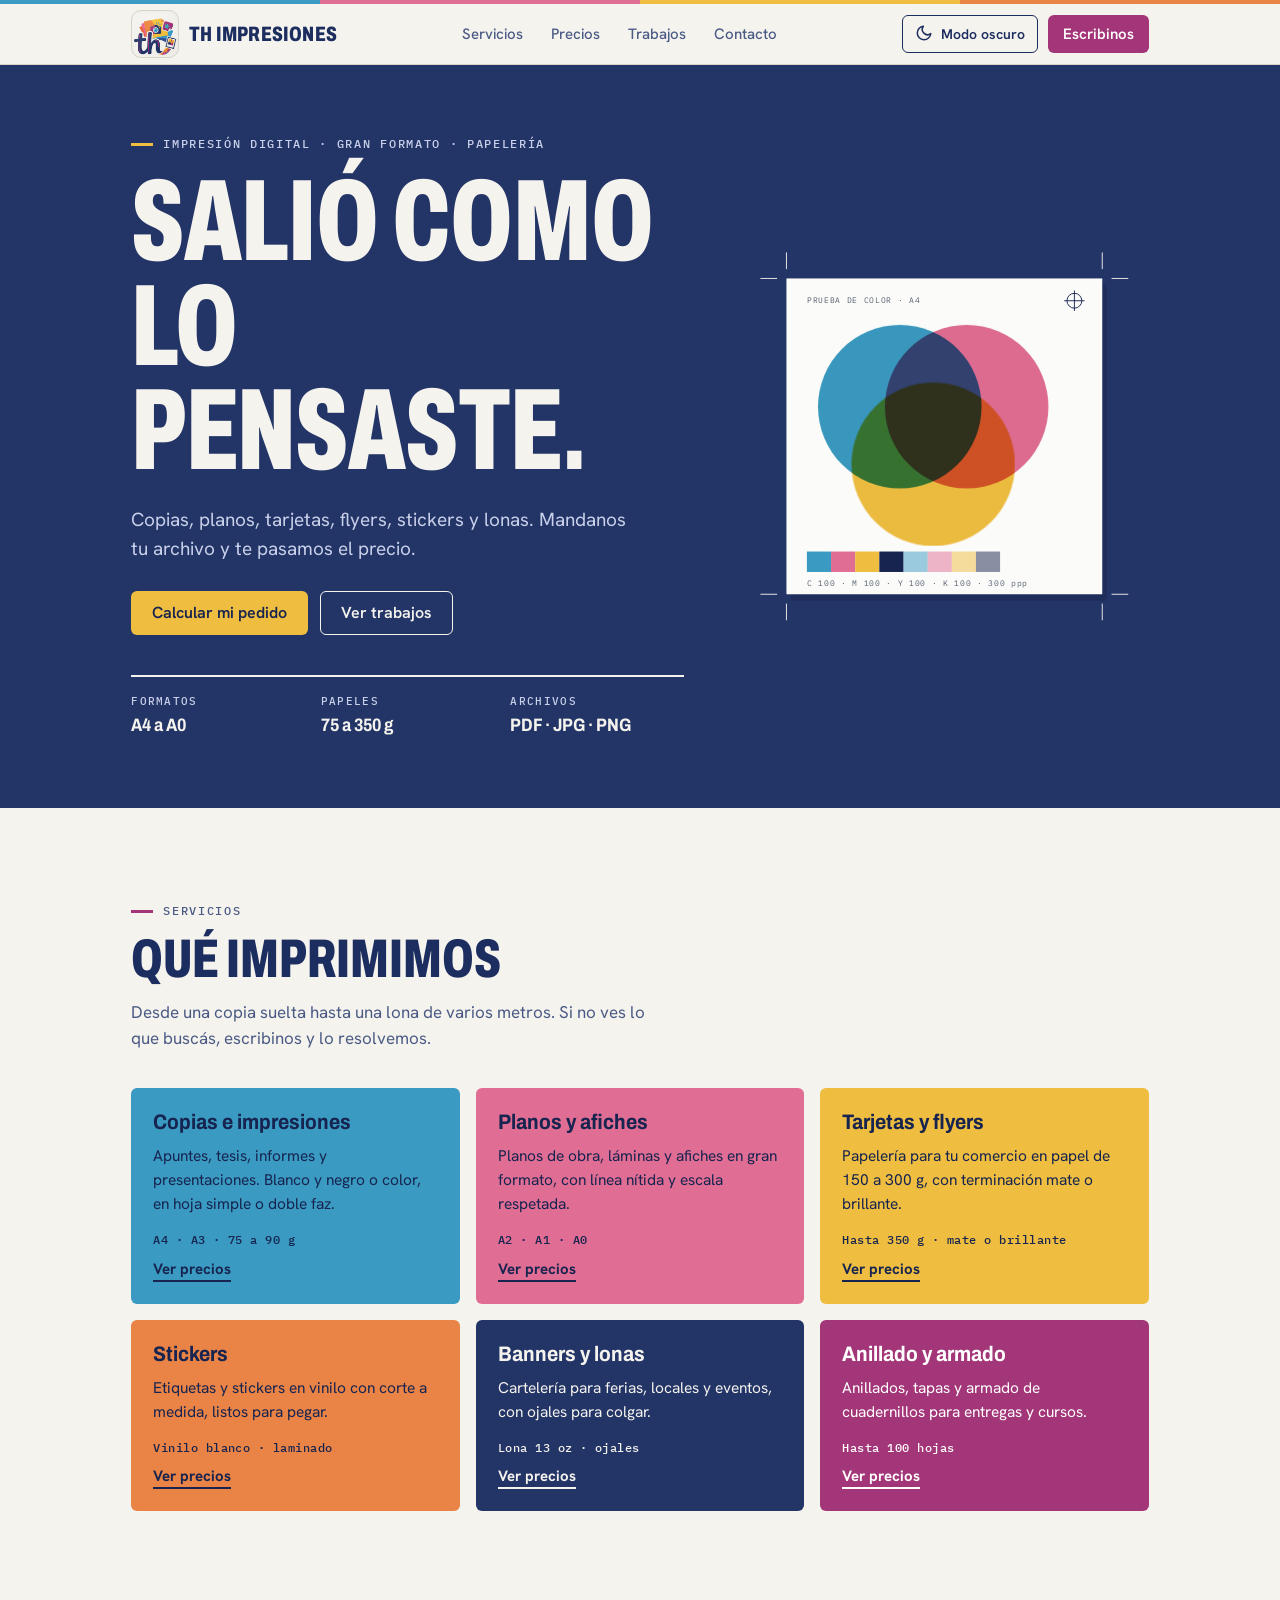
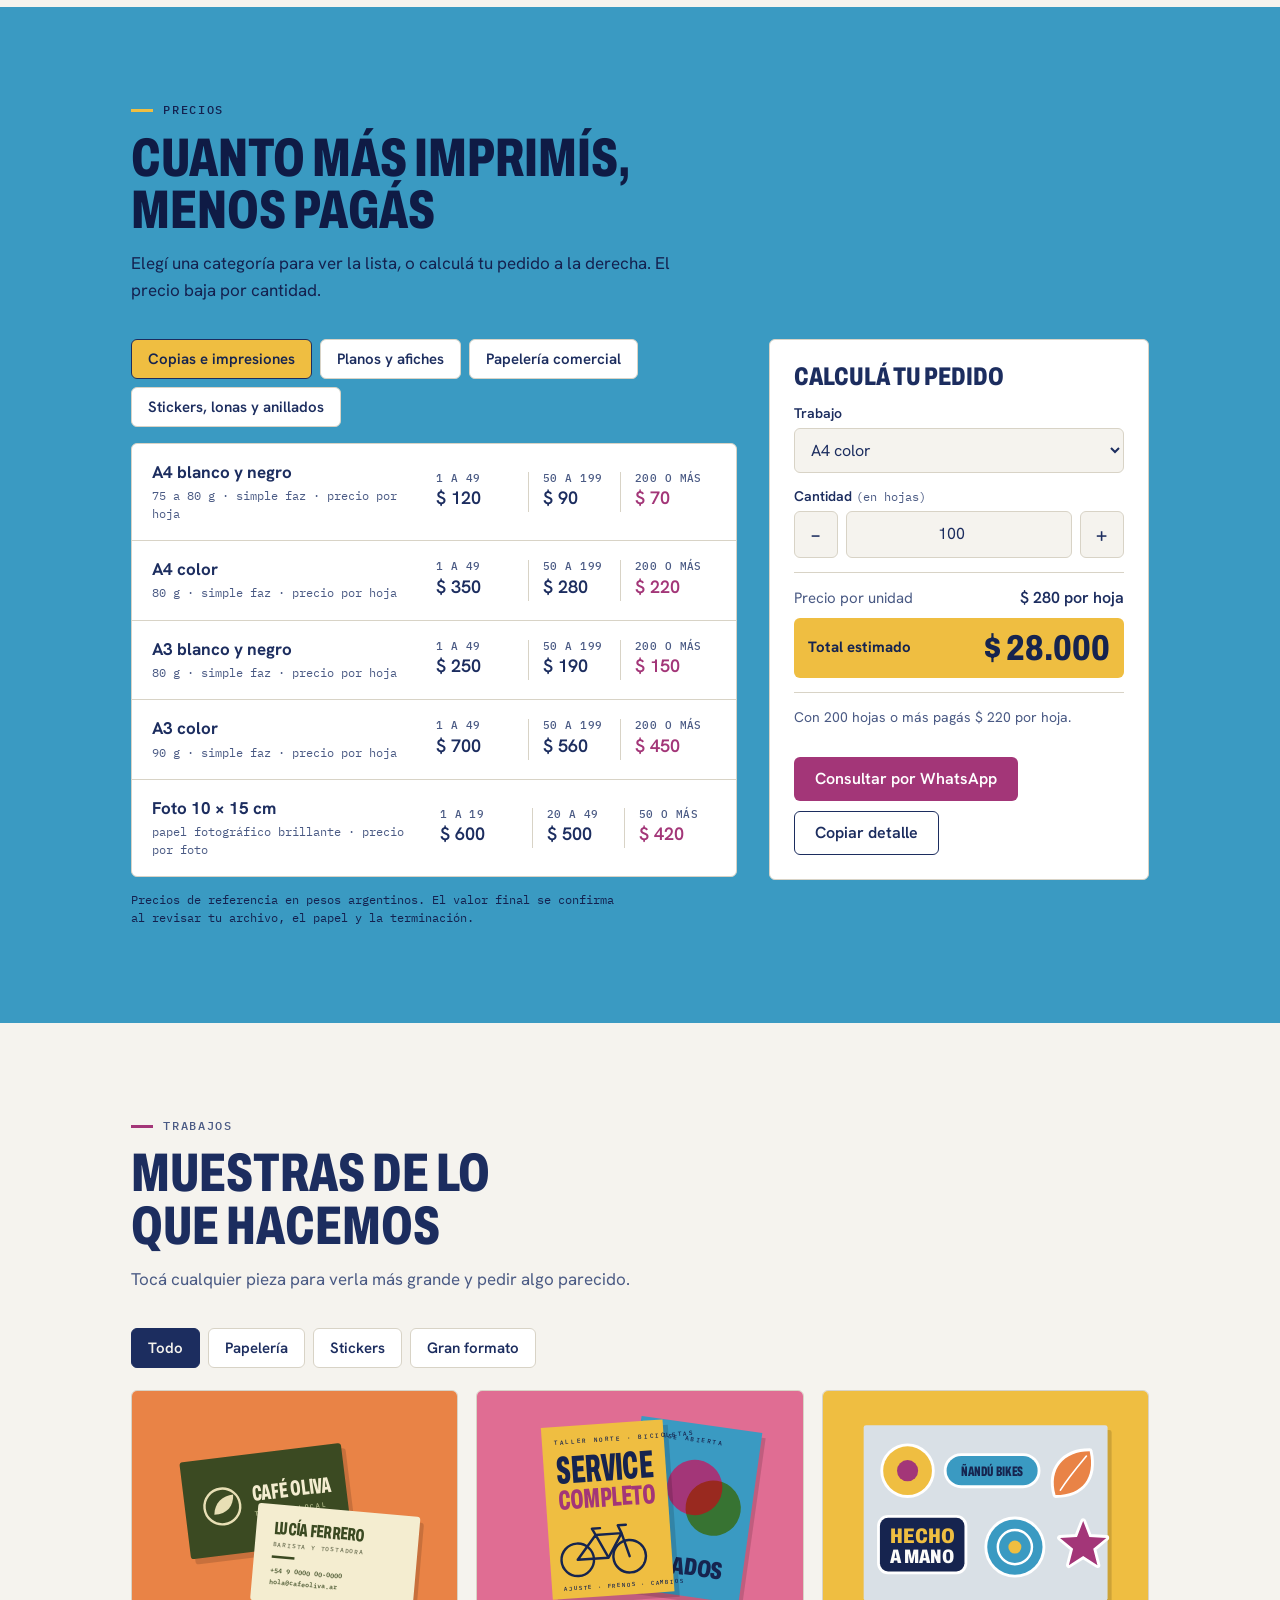
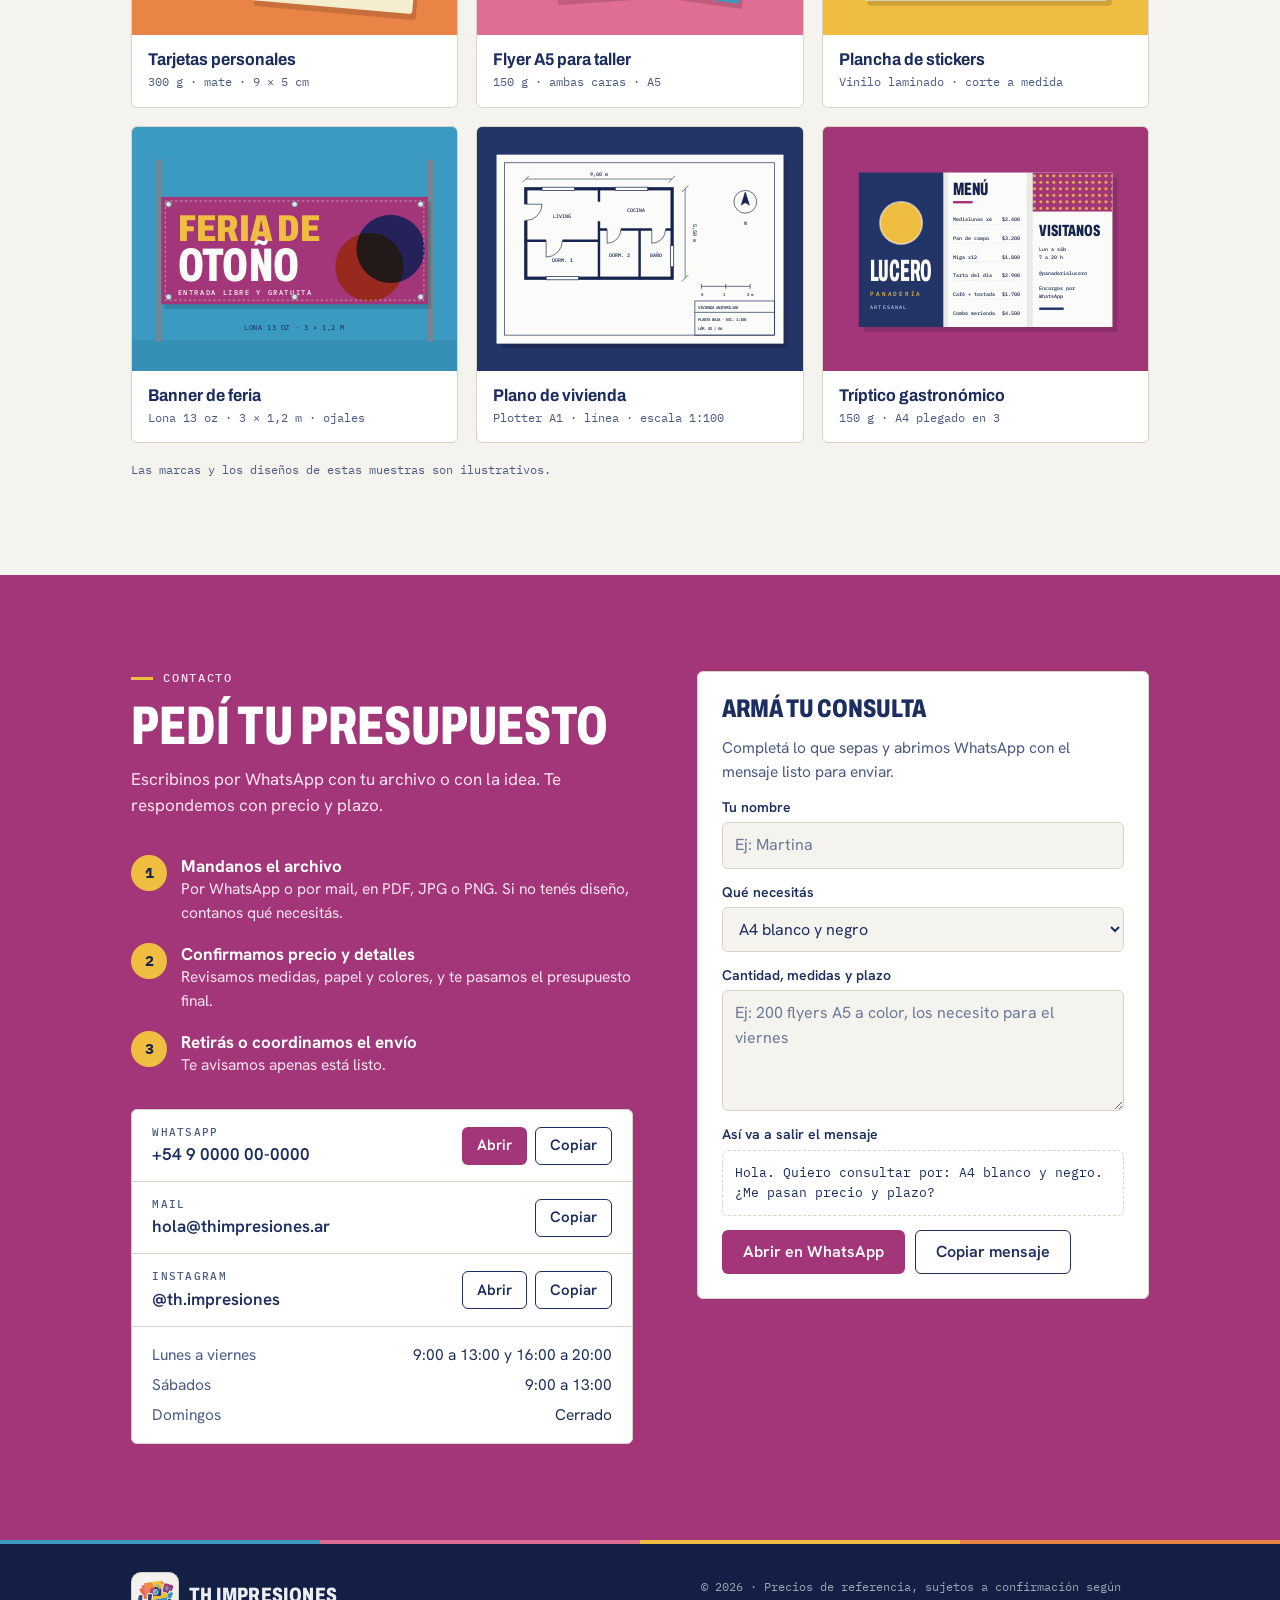
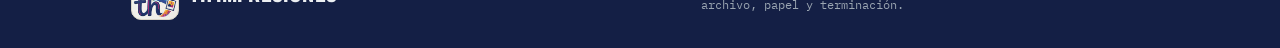
==== th-impresiones/index.html @ 5957c3e9 "primer commit" ====
<!doctype html>
<html>
<head>
<meta charset="utf8">
<meta name="viewport" content="width=device-width,initial-scale=1,viewport-fit=cover">
<title>TH Impresiones</title>
<link rel="preconnect" href="https://fonts.googleapis.com">
<link rel="preconnect" href="https://fonts.gstatic.com" crossorigin>
<link rel="stylesheet" href="https://fonts.googleapis.com/css2?family=Archivo:wdth,wght@62..125,100..900&family=Hanken+Grotesk:wght@400;500;600;700&family=IBM+Plex+Mono:wght@400;500&display=swap">
<link rel="stylesheet" href="css/tokens.css">
<link rel="stylesheet" href="css/base.css">
<link rel="stylesheet" href="css/secciones.css">
</head>
<body>

<header class="site-header">
  <div class="cmyk-bar" aria-hidden="true"><i></i><i></i><i></i><i></i></div>
  <div class="wrap head-in">
    <a class="brand" href="#inicio" aria-label="TH Impresiones, inicio">
      <span class="brand-mark" role="img" aria-label="Logo de TH Impresiones"></span>
      <span data-cfg="nombre">TH Impresiones</span>
    </a>
    <nav class="nav" aria-label="Secciones">
      <a href="#servicios">Servicios</a>
      <a href="#precios">Precios</a>
      <a href="#trabajos">Trabajos</a>
      <a href="#contacto">Contacto</a>
    </nav>
    <div class="head-act">
      <button class="tema" type="button" id="tema" aria-label="Cambiar tema"><span id="tema-ico" aria-hidden="true"></span><span class="tema-txt" id="tema-txt"></span></button>
      <a class="btn btn-primary btn-sm js-wa" target="_blank" rel="noopener" href="#contacto">Escribinos</a>
    </div>
  </div>
</header>

<main id="inicio">
  <section class="hero band band-hero">
    <div class="wrap hero-grid">
      <div>
        <p class="eyebrow">Impresión digital · Gran formato · Papelería</p>
        <h1><span>Salió como</span><span>lo pensaste.</span></h1>
        <p class="lead">Copias, planos, tarjetas, flyers, stickers y lonas. Mandanos tu archivo y te pasamos el precio.</p>
        <div class="cta-row">
          <a class="btn btn-primary" href="#precios">Calcular mi pedido</a>
          <a class="btn btn-ghost" href="#trabajos">Ver trabajos</a>
        </div>
        <dl class="facts">
          <div><dt>Formatos</dt><dd>A4 a A0</dd></div>
          <div><dt>Papeles</dt><dd>75 a 350 g</dd></div>
          <div><dt>Archivos</dt><dd>PDF · JPG · PNG</dd></div>
        </dl>
      </div>

      <svg class="sheet" viewBox="0 0 440 440" role="img" aria-label="Hoja de prueba de color con tres círculos cian, magenta y amarillo superpuestos, marcas de corte y una barra de color">
        <rect x="55" y="57" width="340" height="340" fill="#000" opacity=".12"/>
        <rect class="paper" x="50" y="50" width="340" height="340"/>
        <g class="cm">
          <path d="M22 50H40M50 22V40"/><path d="M400 50H418M390 22V40"/>
          <path d="M22 390H40M50 400V418"/><path d="M400 390H418M390 400V418"/>
        </g>
        <circle class="plate plate-c" cx="172" cy="188" r="88"/>
        <circle class="plate plate-m" cx="244" cy="188" r="88"/>
        <circle class="plate plate-y" cx="208" cy="250" r="88"/>
        <text class="pm" x="72" y="76">PRUEBA DE COLOR · A4</text>
        <g class="reg"><circle cx="360" cy="74" r="8"/><path d="M349 74H371M360 63V85"/></g>
        <g>
          <rect x="72" y="344" width="26" height="22" fill="#3A9AC2"/>
          <rect x="98" y="344" width="26" height="22" fill="#E06D93"/>
          <rect x="124" y="344" width="26" height="22" fill="#EFBE41"/>
          <rect x="150" y="344" width="26" height="22" fill="#16244F"/>
          <rect x="176" y="344" width="26" height="22" fill="#3A9AC2" fill-opacity=".5"/>
          <rect x="202" y="344" width="26" height="22" fill="#E06D93" fill-opacity=".5"/>
          <rect x="228" y="344" width="26" height="22" fill="#EFBE41" fill-opacity=".5"/>
          <rect x="254" y="344" width="26" height="22" fill="#16244F" fill-opacity=".5"/>
        </g>
        <text class="pm" x="72" y="381">C 100 · M 100 · Y 100 · K 100 · 300 ppp</text>
      </svg>
    </div>
  </section>

  <section id="servicios" class="sec">
    <div class="wrap">
      <div class="sec-head">
        <p class="eyebrow">Servicios</p>
        <h2>Qué imprimimos</h2>
        <p class="sec-lead">Desde una copia suelta hasta una lona de varios metros. Si no ves lo que buscás, escribinos y lo resolvemos.</p>
      </div>
      <ul class="servicios">
        <li class="serv">
          <h3>Copias e impresiones</h3>
          <p>Apuntes, tesis, informes y presentaciones. Blanco y negro o color, en hoja simple o doble faz.</p>
          <p class="spec">A4 · A3 · 75 a 90 g</p>
          <a href="#precios" data-cat="oficina">Ver precios</a>
        </li>
        <li class="serv">
          <h3>Planos y afiches</h3>
          <p>Planos de obra, láminas y afiches en gran formato, con línea nítida y escala respetada.</p>
          <p class="spec">A2 · A1 · A0</p>
          <a href="#precios" data-cat="planos">Ver precios</a>
        </li>
        <li class="serv">
          <h3>Tarjetas y flyers</h3>
          <p>Papelería para tu comercio en papel de 150 a 300 g, con terminación mate o brillante.</p>
          <p class="spec">Hasta 350 g · mate o brillante</p>
          <a href="#precios" data-cat="comercial">Ver precios</a>
        </li>
        <li class="serv">
          <h3>Stickers</h3>
          <p>Etiquetas y stickers en vinilo con corte a medida, listos para pegar.</p>
          <p class="spec">Vinilo blanco · laminado</p>
          <a href="#precios" data-cat="especiales">Ver precios</a>
        </li>
        <li class="serv">
          <h3>Banners y lonas</h3>
          <p>Cartelería para ferias, locales y eventos, con ojales para colgar.</p>
          <p class="spec">Lona 13 oz · ojales</p>
          <a href="#precios" data-cat="especiales">Ver precios</a>
        </li>
        <li class="serv">
          <h3>Anillado y armado</h3>
          <p>Anillados, tapas y armado de cuadernillos para entregas y cursos.</p>
          <p class="spec">Hasta 100 hojas</p>
          <a href="#precios" data-cat="especiales">Ver precios</a>
        </li>
      </ul>
    </div>
  </section>

  <section id="precios" class="sec band band-cyan">
    <div class="wrap">
      <div class="sec-head">
        <p class="eyebrow">Precios</p>
        <h2>Cuanto más imprimís, menos pagás</h2>
        <p class="sec-lead">Elegí una categoría para ver la lista, o calculá tu pedido a la derecha. El precio baja por cantidad.</p>
      </div>
      <div class="precios-grid">
        <div>
          <div class="tabs" id="tabs" role="group" aria-label="Categorías de precios"></div>
          <ul class="lista" id="lista"></ul>
          <p class="nota">Precios de referencia en pesos argentinos. El valor final se confirma al revisar tu archivo, el papel y la terminación.</p>
        </div>
        <aside class="calc" aria-labelledby="calc-t">
          <h3 id="calc-t">Calculá tu pedido</h3>
          <div class="field">
            <label for="calc-item">Trabajo</label>
            <select id="calc-item"></select>
          </div>
          <div class="field">
            <label for="calc-qty">Cantidad <span class="mono" id="calc-unit"></span></label>
            <div class="qty">
              <button type="button" id="qty-minus" aria-label="Restar uno">−</button>
              <input id="calc-qty" type="number" inputmode="numeric" min="1" max="9999" value="100">
              <button type="button" id="qty-plus" aria-label="Sumar uno">+</button>
            </div>
          </div>
          <dl class="calc-out">
            <div><dt>Precio por unidad</dt><dd id="calc-unitprice"></dd></div>
            <div class="total"><dt>Total estimado</dt><dd id="calc-total"></dd></div>
          </dl>
          <p class="hint" id="calc-hint" aria-live="polite"></p>
          <div class="calc-actions">
            <a class="btn btn-primary" id="calc-wa" target="_blank" rel="noopener" href="#contacto">Consultar por WhatsApp</a>
            <button class="btn btn-ghost" type="button" id="calc-copy">Copiar detalle</button>
          </div>
        </aside>
      </div>
    </div>
  </section>

  <section id="trabajos" class="sec">
    <div class="wrap">
      <div class="sec-head">
        <p class="eyebrow">Trabajos</p>
        <h2>Muestras de lo que hacemos</h2>
        <p class="sec-lead">Tocá cualquier pieza para verla más grande y pedir algo parecido.</p>
      </div>
      <div class="filtros" role="group" aria-label="Filtrar trabajos">
        <button class="tab filtro" type="button" data-f="todo" aria-pressed="true">Todo</button>
        <button class="tab filtro" type="button" data-f="papeleria" aria-pressed="false" style="--tab-c:#E98346;--tab-c-fg:#16244F">Papelería</button>
        <button class="tab filtro" type="button" data-f="stickers" aria-pressed="false" style="--tab-c:#EFBE41;--tab-c-fg:#16244F">Stickers</button>
        <button class="tab filtro" type="button" data-f="gran-formato" aria-pressed="false" style="--tab-c:#3A9AC2;--tab-c-fg:#16244F">Gran formato</button>
      </div>

      <ul class="galeria" id="galeria">

        <li data-cat="papeleria">
          <button class="work" type="button" data-title="Tarjetas personales" data-spec="300 g · mate · 9 × 5 cm · ambas caras" data-desc="Tarjeta de frente con logo y dorso con datos de contacto, en papel de 300 g con terminación mate.">
            <span class="work-art">
              <svg viewBox="0 0 400 300" role="img" aria-label="Dos tarjetas personales de un café, una verde oliva con logo y otra clara con datos de contacto">
                <g transform="rotate(-7 160 130)">
                  <rect class="shadow" x="69" y="83" width="200" height="120" rx="4"/>
                  <rect x="64" y="76" width="200" height="120" rx="4" fill="#3B4A22"/>
                  <circle cx="110" cy="136" r="22" fill="none" stroke="#E8DFB5" stroke-width="3"/>
                  <path d="M99 145c2-15 13-22 26-22-1 14-10 23-26 22z" fill="#E8DFB5"/>
                  <text class="sd" x="148" y="134" font-size="27" fill="#F4EDD0" textLength="98" lengthAdjust="spacingAndGlyphs">CAFÉ OLIVA</text>
                  <text class="sm" x="148" y="152" font-size="8" letter-spacing="2" fill="#B9C08F">TOSTADO LOCAL</text>
                </g>
                <g transform="rotate(5 250 206)">
                  <rect class="shadow" x="155" y="153" width="200" height="120" rx="4"/>
                  <rect x="150" y="146" width="200" height="120" rx="4" fill="#F4EDD0"/>
                  <text class="sd" x="172" y="182" font-size="22" fill="#3B4A22" textLength="112" lengthAdjust="spacingAndGlyphs">LUCÍA FERRERO</text>
                  <text class="sm" x="172" y="198" font-size="7.5" letter-spacing="1" fill="#6B6F52">BARISTA Y TOSTADORA</text>
                  <rect x="172" y="209" width="28" height="3" fill="#3B4A22"/>
                  <text class="sm" x="172" y="230" font-size="8" fill="#3B4A22">+54 9 0000 00-0000</text>
                  <text class="sm" x="172" y="244" font-size="8" fill="#3B4A22">hola@cafeoliva.ar</text>
                </g>
              </svg>
            </span>
            <span class="work-cap"><span class="work-name">Tarjetas personales</span><span class="work-spec">300 g · mate · 9 × 5 cm</span></span>
          </button>
        </li>

        <li data-cat="papeleria">
          <button class="work" type="button" data-title="Flyer A5 para taller" data-spec="150 g · ambas caras · A5" data-desc="Flyer a dos tintas planas más negro, pensado para repartir en mano y dejar en mostradores.">
            <span class="work-art">
              <svg viewBox="0 0 400 300" role="img" aria-label="Dos flyers: uno amarillo con la palabra service y una bicicleta, otro celeste detrás con círculos">
                <g transform="rotate(8 260 160)">
                  <rect class="shadow" x="190" y="46" width="150" height="212"/>
                  <rect x="185" y="40" width="150" height="212" fill="#3A9AC2"/>
                  <circle cx="262" cy="118" r="34" fill="#A33678"/>
                  <circle cx="288" cy="140" r="34" fill="#EFBE41" style="mix-blend-mode:multiply"/>
                  <text class="sm" x="200" y="62" font-size="7.5" letter-spacing="2" fill="#16244F">CLASE ABIERTA</text>
                  <text class="sd" x="200" y="226" font-size="30" fill="#16244F" textLength="110" lengthAdjust="spacingAndGlyphs">SÁBADOS</text>
                </g>
                <g transform="rotate(-4 160 150)">
                  <rect class="shadow" x="92" y="47" width="150" height="212"/>
                  <rect x="86" y="40" width="150" height="212" fill="#EFBE41"/>
                  <text class="sm" x="101" y="62" font-size="7.5" letter-spacing="2" fill="#16244F">TALLER NORTE · BICICLETAS</text>
                  <text class="sd" x="101" y="110" font-size="48" fill="#16244F" textLength="120" lengthAdjust="spacingAndGlyphs">SERVICE</text>
                  <text class="sd" x="101" y="142" font-size="34" fill="#A33678" textLength="120" lengthAdjust="spacingAndGlyphs">COMPLETO</text>
                  <g fill="none" stroke="#16244F" stroke-width="3" stroke-linecap="round" stroke-linejoin="round">
                    <circle cx="120" cy="205" r="20"/><circle cx="184" cy="205" r="20"/>
                    <path d="M120 205 L144 176 L176 176 L184 205 M144 176 L158 205 L120 205 M158 205 L176 176 M176 176 L172 166 L182 166 M144 176 L140 168 L150 168"/>
                  </g>
                  <text class="sm" x="101" y="242" font-size="7" letter-spacing="1" fill="#16244F">AJUSTE · FRENOS · CAMBIOS</text>
                </g>
              </svg>
            </span>
            <span class="work-cap"><span class="work-name">Flyer A5 para taller</span><span class="work-spec">150 g · ambas caras · A5</span></span>
          </button>
        </li>

        <li data-cat="stickers">
          <button class="work" type="button" data-title="Plancha de stickers" data-spec="Vinilo laminado · corte a medida · A4" data-desc="Stickers de vinilo con corte por contorno, entregados en una plancha lista para despegar.">
            <span class="work-art">
              <svg viewBox="0 0 400 300" role="img" aria-label="Plancha de stickers con un sol, una etiqueta celeste, una hoja verde, un cartel negro, un círculo y una estrella">
                <rect class="shadow" x="55" y="48" width="300" height="216" rx="3"/>
                <rect x="50" y="42" width="300" height="216" rx="3" fill="#D9E0E6"/>
                <g stroke="#FFFFFF" stroke-width="7" paint-order="stroke" stroke-linejoin="round">
                  <circle cx="104" cy="98" r="30" fill="#EFBE41"/>
                  <rect x="152" y="80" width="112" height="36" rx="18" fill="#3A9AC2"/>
                  <path d="M286 128c-9-32 10-54 42-54 7 32-8 54-42 54z" fill="#E98346"/>
                  <rect x="70" y="156" width="104" height="66" rx="10" fill="#16244F"/>
                  <circle cx="236" cy="192" r="34" fill="#3A9AC2"/>
                  <polygon points="320,160 327.6,179.5 348.5,180.7 332.4,194 337.6,214.3 320,203 302.4,214.3 307.6,194 291.5,180.7 312.4,179.5" fill="#A33678"/>
                </g>
                <circle cx="104" cy="98" r="13" fill="#A33678"/>
                <text class="sd" x="170" y="105" font-size="17" fill="#16244F" textLength="76" lengthAdjust="spacingAndGlyphs">ÑANDÚ BIKES</text>
                <path d="M292 122c10-16 22-30 32-42" fill="none" stroke="#FFFFFF" stroke-width="2" stroke-linecap="round"/>
                <text class="sd" x="82" y="187" font-size="26" fill="#EFBE41" textLength="80" lengthAdjust="spacingAndGlyphs">HECHO</text>
                <text class="sd" x="82" y="212" font-size="24" fill="#FBFBF9" textLength="80" lengthAdjust="spacingAndGlyphs">A MANO</text>
                <circle cx="236" cy="192" r="21" fill="none" stroke="#FFFFFF" stroke-width="3"/>
                <circle cx="236" cy="192" r="8" fill="#EFBE41"/>
              </svg>
            </span>
            <span class="work-cap"><span class="work-name">Plancha de stickers</span><span class="work-spec">Vinilo laminado · corte a medida</span></span>
          </button>
        </li>

        <li data-cat="gran-formato">
          <button class="work" type="button" data-title="Banner de feria" data-spec="Lona 13 oz · 3 × 1,2 m · ojales" data-desc="Lona impresa a color con ojales reforzados para colgar entre postes o en una pared.">
            <span class="work-art">
              <svg viewBox="0 0 400 300" role="img" aria-label="Banner de lona magenta con el texto Feria de otoño colgado entre dos postes">
                <rect x="0" y="262" width="400" height="38" fill="#000" opacity=".06"/>
                <rect x="30" y="40" width="6" height="224" fill="#7B8591"/>
                <rect x="364" y="40" width="6" height="224" fill="#7B8591"/>
                <rect class="shadow" x="40" y="92" width="328" height="132"/>
                <rect x="36" y="86" width="328" height="132" fill="#A33678"/>
                <circle cx="318" cy="150" r="42" fill="#3A9AC2" style="mix-blend-mode:multiply"/>
                <circle cx="292" cy="172" r="42" fill="#EFBE41" style="mix-blend-mode:multiply"/>
                <rect x="41" y="91" width="318" height="122" fill="none" stroke="#FFFFFF" stroke-opacity=".55" stroke-dasharray="3 3"/>
                <text class="sd" x="56" y="140" font-size="46" fill="#EFBE41" textLength="176" lengthAdjust="spacingAndGlyphs">FERIA DE</text>
                <text class="sd" x="56" y="190" font-size="58" fill="#FBFBF9" textLength="150" lengthAdjust="spacingAndGlyphs">OTOÑO</text>
                <text class="sm" x="56" y="207" font-size="8" letter-spacing="2" fill="#FBFBF9">ENTRADA LIBRE Y GRATUITA</text>
                <g fill="#DDE3E8" stroke="#6C7683" stroke-width="1.2">
                  <circle cx="45" cy="95" r="3.5"/><circle cx="355" cy="95" r="3.5"/>
                  <circle cx="45" cy="209" r="3.5"/><circle cx="355" cy="209" r="3.5"/>
                  <circle cx="200" cy="95" r="3.5"/><circle cx="200" cy="209" r="3.5"/>
                </g>
                <text class="st" x="200" y="250" text-anchor="middle">LONA 13 OZ · 3 × 1,2 M</text>
              </svg>
            </span>
            <span class="work-cap"><span class="work-name">Banner de feria</span><span class="work-spec">Lona 13 oz · 3 × 1,2 m · ojales</span></span>
          </button>
        </li>

        <li data-cat="gran-formato">
          <button class="work" type="button" data-title="Plano de vivienda" data-spec="Plotter A1 · línea · escala 1:100" data-desc="Planta de una vivienda impresa en plotter, con espesores de línea diferenciados y cotas legibles.">
            <span class="work-art">
              <svg viewBox="0 0 400 300" role="img" aria-label="Plano de planta de una vivienda con cotas, puertas, ventanas y un cuadro de rótulo">
                <rect class="shadow" x="30" y="40" width="352" height="232"/>
                <rect x="24" y="34" width="352" height="232" fill="#FBFBF9"/>
                <rect x="34" y="44" width="332" height="212" fill="none" stroke="#16244F" stroke-width=".8"/>
                <g fill="none" stroke="#16244F" stroke-linecap="square">
                  <rect x="60" y="76" width="180" height="110" stroke-width="4"/>
                  <g stroke-width="3"><path d="M150 76V186M60 140H150M150 126H240M200 126V186"/></g>
                </g>
                <g stroke="#FBFBF9" stroke-width="6">
                  <path d="M85 140H105M150 92V116M215 126H232M160 126H177M60 95V115"/>
                </g>
                <g fill="none" stroke="#16244F" stroke-width=".8">
                  <path d="M85 140V160M105 140A20 20 0 0 1 85 160"/>
                  <path d="M215 126V143M232 126A17 17 0 0 1 215 143"/>
                  <path d="M160 126V143M177 126A17 17 0 0 1 160 143"/>
                  <path d="M60 95H80M80 95A20 20 0 0 1 60 115"/>
                </g>
                <g fill="#FBFBF9" stroke="#16244F" stroke-width=".8">
                  <rect x="80" y="74" width="40" height="4"/><rect x="170" y="74" width="40" height="4"/>
                  <rect x="238" y="146" width="4" height="26"/><rect x="85" y="184" width="40" height="4"/>
                </g>
                <g class="sm" font-size="6" fill="#16244F" text-anchor="middle">
                  <text x="105" y="112">LIVING</text><text x="105" y="166">DORM. 1</text>
                  <text x="195" y="104">COCINA</text><text x="175" y="160">DORM. 2</text><text x="220" y="160">BAÑO</text>
                </g>
                <g fill="none" stroke="#16244F" stroke-width=".7">
                  <path d="M60 64H240M56 68L64 60M236 68L244 60"/>
                  <path d="M256 76V186M252 80L260 72M252 190L260 182"/>
                </g>
                <text class="sm" x="150" y="60" font-size="6" text-anchor="middle" fill="#16244F">9,00 m</text>
                <text class="sm" font-size="6" fill="#16244F" text-anchor="middle" transform="translate(266 131) rotate(90)">5,50 m</text>
                <g fill="none" stroke="#16244F" stroke-width=".8">
                  <circle cx="330" cy="92" r="14"/><path d="M330 80L335 96L330 93L325 96Z" fill="#16244F"/>
                  <path d="M276 196H336M276 193V199M306 193V199M336 193V199"/>
                  <rect x="268" y="214" width="98" height="42"/><path d="M268 228H366"/>
                </g>
                <text class="sm" x="330" y="120" font-size="6" text-anchor="middle" fill="#16244F">N</text>
                <text class="sm" x="276" y="208" font-size="5" fill="#16244F">0</text>
                <text class="sm" x="303" y="208" font-size="5" fill="#16244F">1</text>
                <text class="sm" x="332" y="208" font-size="5" fill="#16244F">2 m</text>
                <text class="sm" x="272" y="224" font-size="5.5" fill="#16244F">VIVIENDA UNIFAMILIAR</text>
                <text class="sm" x="272" y="239" font-size="5" fill="#16244F">PLANTA BAJA · ESC. 1:100</text>
                <text class="sm" x="272" y="250" font-size="5" fill="#16244F">LÁM. 02 / 06</text>
              </svg>
            </span>
            <span class="work-cap"><span class="work-name">Plano de vivienda</span><span class="work-spec">Plotter A1 · línea · escala 1:100</span></span>
          </button>
        </li>

        <li data-cat="papeleria">
          <button class="work" type="button" data-title="Tríptico gastronómico" data-spec="150 g · A4 plegado en 3 · ambas caras" data-desc="Tríptico con tapa, menú y contacto, plegado en tres y con tramas de punto para los degradados.">
            <span class="work-art">
              <svg viewBox="0 0 400 300" role="img" aria-label="Tríptico de una panadería con portada azul, menú con precios y contratapa con datos de contacto">
                <defs>
                  <pattern id="tri-dots" width="8" height="8" patternUnits="userSpaceOnUse"><circle cx="4" cy="4" r="1.8" fill="#EFBE41"/></pattern>
                </defs>
                <rect class="shadow" x="50" y="62" width="312" height="190"/>
                <rect x="44" y="56" width="104" height="190" fill="#233466"/>
                <rect x="148" y="56" width="104" height="190" fill="#FBFBF9"/>
                <rect x="252" y="56" width="104" height="190" fill="#FBFBF9"/>
                <rect x="148" y="56" width="6" height="190" fill="#000" opacity=".07"/>
                <rect x="252" y="56" width="6" height="190" fill="#000" opacity=".07"/>
                <circle cx="96" cy="118" r="26" fill="#EFBE41"/>
                <circle cx="96" cy="118" r="26" fill="none" stroke="#FBFBF9" stroke-width="2" stroke-opacity=".6" transform="translate(0 0)"/>
                <text class="sd" x="58" y="190" font-size="38" fill="#FBFBF9" textLength="76" lengthAdjust="spacingAndGlyphs">LUCERO</text>
                <text class="sm" x="58" y="208" font-size="7" letter-spacing="2.2" fill="#EFBE41">PANADERÍA</text>
                <text class="sm" x="58" y="224" font-size="6" letter-spacing="1.4" fill="#BFD0E4">ARTESANAL</text>
                <text class="sd" x="160" y="84" font-size="22" fill="#16244F" textLength="44" lengthAdjust="spacingAndGlyphs">MENÚ</text>
                <rect x="160" y="91" width="24" height="3" fill="#A33678"/>
                <g class="sm" font-size="6" fill="#16244F">
                  <text x="160" y="116">Medialunas x6</text><text x="242" y="116" text-anchor="end">$2.400</text>
                  <text x="160" y="139">Pan de campo</text><text x="242" y="139" text-anchor="end">$3.200</text>
                  <text x="160" y="162">Miga x12</text><text x="242" y="162" text-anchor="end">$1.800</text>
                  <text x="160" y="185">Tarta del día</text><text x="242" y="185" text-anchor="end">$2.900</text>
                  <text x="160" y="208">Café + tostada</text><text x="242" y="208" text-anchor="end">$1.700</text>
                  <text x="160" y="231">Combo merienda</text><text x="242" y="231" text-anchor="end">$4.500</text>
                </g>
                <g stroke="#C9CFD6" stroke-width=".7" stroke-dasharray="1 2">
                  <path d="M160 120H242M160 143H242M160 166H242M160 189H242M160 212H242"/>
                </g>
                <rect x="258" y="56" width="98" height="48" fill="#A33678"/>
                <rect x="258" y="56" width="98" height="48" fill="url(#tri-dots)"/>
                <text class="sd" x="266" y="134" font-size="20" fill="#16244F" textLength="74" lengthAdjust="spacingAndGlyphs">VISITANOS</text>
                <g class="sm" font-size="6" fill="#16244F">
                  <text x="266" y="152">Lun a sáb</text><text x="266" y="162">7 a 20 h</text>
                  <text x="266" y="182">@panaderialucero</text>
                  <text x="266" y="200">Encargos por</text><text x="266" y="210">WhatsApp</text>
                </g>
                <rect x="266" y="222" width="30" height="3" fill="#233466"/>
              </svg>
            </span>
            <span class="work-cap"><span class="work-name">Tríptico gastronómico</span><span class="work-spec">150 g · A4 plegado en 3</span></span>
          </button>
        </li>
      </ul>
      <p class="muestra-nota">Las marcas y los diseños de estas muestras son ilustrativos.</p>
    </div>
  </section>

  <section id="contacto" class="sec band band-pink">
    <div class="wrap contacto-grid">
      <div>
        <div class="sec-head">
          <p class="eyebrow">Contacto</p>
          <h2>Pedí tu presupuesto</h2>
          <p class="sec-lead">Escribinos por WhatsApp con tu archivo o con la idea. Te respondemos con precio y plazo.</p>
        </div>
        <ol class="pasos">
          <li><div><h3>Mandanos el archivo</h3><p>Por WhatsApp o por mail, en PDF, JPG o PNG. Si no tenés diseño, contanos qué necesitás.</p></div></li>
          <li><div><h3>Confirmamos precio y detalles</h3><p>Revisamos medidas, papel y colores, y te pasamos el presupuesto final.</p></div></li>
          <li><div><h3>Retirás o coordinamos el envío</h3><p>Te avisamos apenas está listo.</p></div></li>
        </ol>
        <div class="ficha">
          <div class="ficha-row">
            <div><p class="ficha-k">WhatsApp</p><p class="ficha-v" id="v-tel" data-cfg="telefono"></p></div>
            <div class="ficha-btns">
              <a class="btn btn-primary btn-sm js-wa" target="_blank" rel="noopener" href="#contacto">Abrir</a>
              <button class="btn btn-ghost btn-sm" type="button" data-copy="v-tel">Copiar</button>
            </div>
          </div>
          <div class="ficha-row">
            <div><p class="ficha-k">Mail</p><p class="ficha-v" id="v-mail" data-cfg="email"></p></div>
            <div class="ficha-btns"><button class="btn btn-ghost btn-sm" type="button" data-copy="v-mail">Copiar</button></div>
          </div>
          <div class="ficha-row">
            <div><p class="ficha-k">Instagram</p><p class="ficha-v" id="v-ig" data-cfg="instagram"></p></div>
            <div class="ficha-btns">
              <a class="btn btn-ghost btn-sm" id="ig-link" target="_blank" rel="noopener" href="https://instagram.com">Abrir</a>
              <button class="btn btn-ghost btn-sm" type="button" data-copy="v-ig">Copiar</button>
            </div>
          </div>
          <dl class="horarios" id="horarios"></dl>
        </div>
      </div>

      <form class="pedido" id="pedido" novalidate>
        <h3>Armá tu consulta</h3>
        <p>Completá lo que sepas y abrimos WhatsApp con el mensaje listo para enviar.</p>
        <div class="field">
          <label for="p-nombre">Tu nombre</label>
          <input id="p-nombre" type="text" autocomplete="name" placeholder="Ej: Martina">
        </div>
        <div class="field">
          <label for="p-trabajo">Qué necesitás</label>
          <select id="p-trabajo"></select>
        </div>
        <div class="field">
          <label for="p-detalle">Cantidad, medidas y plazo</label>
          <textarea id="p-detalle" rows="4" placeholder="Ej: 200 flyers A5 a color, los necesito para el viernes"></textarea>
        </div>
        <div class="field">
          <span class="label">Así va a salir el mensaje</span>
          <div class="preview" id="p-preview" aria-live="polite"></div>
        </div>
        <div class="actions">
          <a class="btn btn-primary" id="p-wa" target="_blank" rel="noopener" href="#contacto">Abrir en WhatsApp</a>
          <button class="btn btn-ghost" type="button" id="p-copy">Copiar mensaje</button>
        </div>
      </form>
    </div>
  </section>
</main>

<footer class="site-foot">
  <div class="cmyk-bar" aria-hidden="true"><i></i><i></i><i></i><i></i></div>
  <div class="wrap foot-in">
    <a class="brand" href="#inicio"><span class="brand-mark" role="img" aria-hidden="true"></span><span data-cfg="nombre">TH Impresiones</span></a>
    <p>© 2026 · Precios de referencia, sujetos a confirmación según archivo, papel y terminación.</p>
  </div>
</footer>

<dialog class="visor" id="visor" aria-labelledby="visor-t">
  <div class="visor-body">
    <div class="visor-art" id="visor-art"></div>
    <div class="visor-info">
      <button class="visor-x" type="button" id="visor-x" aria-label="Cerrar">×</button>
      <h3 id="visor-t"></h3>
      <p class="spec" id="visor-s"></p>
      <p id="visor-d"></p>
      <a class="btn btn-primary" id="visor-cta" target="_blank" rel="noopener" href="#contacto">Pedir algo parecido</a>
    </div>
  </div>
</dialog>

<script src="js/config.js" defer></script>
<script src="js/precios.js" defer></script>
<script src="js/utils.js" defer></script>
<script src="js/calculadora.js" defer></script>
<script src="js/galeria.js" defer></script>
<script src="js/contacto.js" defer></script>
<script src="js/tema.js" defer></script>
<script src="js/main.js" defer></script>

</body>
</html>
---- th-impresiones/css/tokens.css ----
/* Tokens: colores, tipografías y radios de la marca. Define el tema claro (por defecto),
   el tema oscuro (por preferencia del sistema o por data-theme="dark") y el tema claro forzado
   (data-theme="light"). Todo color usado en los demás archivos CSS sale de estas variables. */
:root{
  --bg:#F5F3EE;
  --surface:#FFFFFF;
  --surface-2:#EAE6DC;
  --fg:#1C2D5F;
  --muted:#4A5A84;
  --line:#D8D3C6;
  --accent:#A33678;
  --on-accent:#FFFFFF;
  --ink:#16244F;
  --hero-bg:#233466; --hero-fg:#F5F3EE; --hero-muted:#C9D0EA; --hero-line:#EFBE41;
  --cyan-bg:#3A9AC2; --cyan-fg:#0F1B45; --cyan-muted:#14214F; --cyan-line:#EFBE41;
  --pink-bg:#A33678; --pink-fg:#FFFFFF; --pink-muted:#FFE3F0; --pink-line:#EFBE41;
  --foot-bg:#141F45;
  --c:#3A9AC2;
  --m:#E06D93;
  --y:#EFBE41;
  --o:#E98346;
  --paper:#FBFBF9;
  --display:"Archivo","Arial Narrow",Impact,sans-serif;
  --body:"Hanken Grotesk",system-ui,-apple-system,"Segoe UI",sans-serif;
  --mono:"IBM Plex Mono",ui-monospace,Menlo,Consolas,monospace;
  --radius:6px;
}
@media (prefers-color-scheme: dark){
  :root:not([data-theme="light"]){
    --bg:#101733; --surface:#18214A; --surface-2:#222C5C; --fg:#F5F3EE; --muted:#A9B3D6;
    --line:#2D386B; --accent:#E06D93; --on-accent:#16244F; color-scheme:dark;
    --hero-bg:#233466; --hero-fg:#F5F3EE; --hero-muted:#C9D0EA; --hero-line:#EFBE41;
    --cyan-bg:#1D5A78; --cyan-fg:#F5F3EE; --cyan-muted:#D3ECF7; --cyan-line:#EFBE41;
    --pink-bg:#6E2152; --pink-fg:#F5F3EE; --pink-muted:#F6D5E6; --pink-line:#EFBE41;
    --foot-bg:#0A0F25;
  }
}
:root[data-theme="dark"]{
  --bg:#101733; --surface:#18214A; --surface-2:#222C5C; --fg:#F5F3EE; --muted:#A9B3D6;
  --line:#2D386B; --accent:#E06D93; --on-accent:#16244F; color-scheme:dark;
  --hero-bg:#233466; --hero-fg:#F5F3EE; --hero-muted:#C9D0EA; --hero-line:#EFBE41;
  --cyan-bg:#1D5A78; --cyan-fg:#F5F3EE; --cyan-muted:#D3ECF7; --cyan-line:#EFBE41;
  --pink-bg:#6E2152; --pink-fg:#F5F3EE; --pink-muted:#F6D5E6; --pink-line:#EFBE41;
  --foot-bg:#0A0F25;
}
---- th-impresiones/css/base.css ----
/* Base: reset, tipografía general, botones, campos de formulario, barra CMYK,
   encabezado, nav, marca y pie de página. Usa solo variables de tokens.css. */

/* Reset mínimo de arranque (antes era un <style> suelto en el <head>) */
:root{color-scheme:light;box-sizing:border-box;padding-top:env(safe-area-inset-top,0px);padding-bottom:env(safe-area-inset-bottom,0px)}
html{scroll-padding-top:env(safe-area-inset-top,0px)}
body{margin:0;padding:0;font:14px -apple-system,BlinkMacSystemFont,sans-serif;background:#faf9f5;color:#141413}
img{max-width:100%}
[hidden]:not([hidden=until-found i]){display:none!important}

*,*::before,*::after{box-sizing:border-box}
html{scroll-behavior:smooth}
body{background:var(--bg);color:var(--fg);font:400 1rem/1.55 var(--body);-webkit-font-smoothing:antialiased}
h1,h2,h3,p,ul,ol,dl,dd{margin:0}
ul,ol{padding:0;list-style:none}
a{color:inherit}
:focus-visible{outline:2px solid var(--accent);outline-offset:2px}
.mono{font-family:var(--mono)}
.wrap{width:100%;max-width:1120px;margin-inline:auto;padding-inline:max(16px,4vw)}

/* Texto dentro de las piezas dibujadas (SVG de muestra) */
.sd{font-family:var(--display);font-weight:800;font-stretch:62%}
.sm{font-family:var(--mono);font-weight:500}
.st{font-family:var(--mono);fill:#16244F;font-size:9px;letter-spacing:.08em}
.shadow{fill:#000;opacity:.14}

/* Barra CMYK + encabezado */
.cmyk-bar{display:grid;grid-template-columns:repeat(4,1fr);height:4px}
.cmyk-bar i:nth-child(1){background:var(--c)}
.cmyk-bar i:nth-child(2){background:var(--m)}
.cmyk-bar i:nth-child(3){background:var(--y)}
.cmyk-bar i:nth-child(4){background:var(--o)}
.site-header{position:sticky;top:env(safe-area-inset-top,0px);z-index:20;
  background:var(--bg);border-bottom:1px solid var(--line)}
.head-act{display:flex;align-items:center;gap:10px}
.tema{display:inline-flex;align-items:center;gap:8px;min-height:38px;padding:0 12px;cursor:pointer;
  border:1.5px solid var(--fg);border-radius:var(--radius);background:transparent;color:var(--fg);
  font:600 .875rem/1 var(--body)}
.tema:hover{background:var(--fg);color:var(--bg)}
.tema svg{width:18px;height:18px;flex:none}
.tema-txt{display:none}
@media(min-width:520px){.tema-txt{display:inline}}

/* Bandas de color planas */
.band{background:var(--band-bg);color:var(--band-fg)}
.band-hero{--band-bg:var(--hero-bg);--band-fg:var(--hero-fg);--band-muted:var(--hero-muted);--band-line:var(--hero-line)}
.band-cyan{--band-bg:var(--cyan-bg);--band-fg:var(--cyan-fg);--band-muted:var(--cyan-muted);--band-line:var(--cyan-line)}
.band-pink{--band-bg:var(--pink-bg);--band-fg:var(--pink-fg);--band-muted:var(--pink-muted);--band-line:var(--pink-line)}
.lista,.calc,.ficha,.pedido{color:var(--fg)}
.head-in{display:flex;align-items:center;justify-content:space-between;gap:16px;min-height:60px}
.brand{display:flex;align-items:center;gap:10px;text-decoration:none;
  font:800 1.3rem/1 var(--display);font-stretch:72%;letter-spacing:.01em;text-transform:uppercase}
.brand-mark{width:48px;height:48px;flex:none;border-radius:10px;border:1px solid var(--line);
  background:#F0EFEA url("../img/logo-th.jpg") center/cover no-repeat}
.nav{display:none;gap:28px}
.nav a{text-decoration:none;font:500 .9375rem var(--body);color:var(--muted);padding-block:8px}
.nav a:hover{color:var(--fg)}
@media(min-width:760px){.nav{display:flex}}

/* Botones */
.btn{display:inline-flex;align-items:center;justify-content:center;gap:8px;min-height:44px;padding:0 20px;
  border-radius:var(--radius);border:1.5px solid transparent;text-decoration:none;cursor:pointer;
  font:600 1rem/1 var(--body);transition:background .15s,color .15s,filter .15s}
.btn-primary{background:var(--accent);color:var(--on-accent)}
.btn-primary:hover{filter:brightness(1.08)}
.btn-ghost{background:transparent;color:var(--fg);border-color:var(--fg)}
.btn-ghost:hover{background:var(--fg);color:var(--bg)}
.btn-sm{min-height:38px;padding:0 14px;font-size:.9375rem}
.hero .btn-primary{background:var(--y);color:var(--ink)}
.hero .btn-ghost{color:var(--band-fg);border-color:var(--band-fg)}
.hero .btn-ghost:hover{background:var(--band-fg);color:var(--band-bg)}

/* Formularios genéricos */
.field{display:grid;gap:6px;min-width:0}
label,.label{font:600 .875rem/1.3 var(--body)}
label .mono{font-weight:400;font-size:.75rem;color:var(--muted)}
input,select,textarea{width:100%;min-width:0;min-height:44px;padding:10px 12px;border:1px solid var(--line);
  border-radius:var(--radius);background:var(--surface);color:var(--fg);font:inherit}
textarea{resize:vertical;min-height:96px}
input::placeholder,textarea::placeholder{color:var(--muted);opacity:.8}

/* Pie */
.foot-in{display:flex;flex-wrap:wrap;gap:12px 32px;align-items:center;justify-content:space-between;padding-block:28px}
.foot-in p{font:400 .75rem/1.5 var(--mono);color:var(--muted);max-width:64ch}
.site-foot{background:var(--foot-bg);color:#ECEFF2}
.site-foot .foot-in p{color:#9AA5B1}

@media(prefers-reduced-motion:reduce){
  html{scroll-behavior:auto}
  *,*::before,*::after{animation:none!important;transition:none!important}
}
---- th-impresiones/css/secciones.css ----
/* Secciones de contenido: hero (con la hoja de prueba de color), servicios, precios y
   calculadora, galería de trabajos y visor ampliado, contacto y formulario de pedido. */

/* Hero */
.hero{padding-block:clamp(28px,6vw,72px)}
.hero-grid{display:grid;gap:40px;align-items:center}
@media(min-width:860px){.hero-grid{grid-template-columns:minmax(0,1.15fr) minmax(0,.85fr);gap:56px}}
.eyebrow{font:500 .75rem/1.2 var(--mono);letter-spacing:.14em;text-transform:uppercase;color:var(--band-muted,var(--muted));
  display:flex;align-items:center;gap:10px}
.eyebrow::before{content:"";width:22px;height:3px;background:var(--band-line,var(--accent));flex:none}
.hero h1{margin-top:18px;font:800 clamp(3.4rem,12vw,7.25rem)/.9 var(--display);font-stretch:62%;
  text-transform:uppercase;letter-spacing:-.005em}
.hero h1 span{display:block}
.lead{margin-top:22px;max-width:46ch;font-size:1.1875rem;color:var(--band-muted,var(--muted))}
.cta-row{margin-top:28px;display:flex;flex-wrap:wrap;gap:12px}
.facts{margin-top:40px;display:grid;grid-template-columns:repeat(3,minmax(0,1fr));gap:16px;
  border-top:2px solid var(--band-fg,var(--line));padding-top:18px}
.facts dt{font:500 .6875rem/1.2 var(--mono);letter-spacing:.12em;text-transform:uppercase;color:var(--band-muted,var(--muted))}
.facts dd{margin-top:6px;font:700 1.125rem/1.2 var(--display);font-stretch:85%}
.sheet{display:block;width:100%;max-width:460px;height:auto;margin-inline:auto;isolation:isolate}
.sheet .paper{fill:var(--paper)}
.sheet .cm{stroke:var(--band-fg,var(--fg));stroke-width:1;fill:none}
.sheet .reg{stroke:#16244F;stroke-width:1;fill:none}
.sheet .pm{font-family:var(--mono);font-size:9px;fill:#566170;letter-spacing:.08em}
.plate{mix-blend-mode:multiply;animation:registro 1.6s .15s cubic-bezier(.2,.9,.2,1) both}
.plate-c{fill:var(--c);--dx:-18px;--dy:10px}
.plate-m{fill:var(--m);--dx:16px;--dy:-9px}
.plate-y{fill:var(--y);--dx:3px;--dy:18px}
@keyframes registro{from{transform:translate(var(--dx),var(--dy))}to{transform:translate(0,0)}}

/* Secciones (encabezado común) */
.sec{padding-block:clamp(56px,8vw,96px)}
.sec-alt{background:var(--surface);border-block:1px solid var(--line)}
.sec-head{display:grid;gap:14px;margin-bottom:36px;max-width:60ch}
.sec h2{font:800 clamp(2.1rem,5.5vw,3.4rem)/.96 var(--display);font-stretch:68%;text-transform:uppercase;
  text-wrap:balance;color:var(--band-fg,var(--fg))}
.sec-lead{color:var(--band-muted,var(--muted));font-size:1.0625rem}
[id]{scroll-margin-top:76px}

/* Servicios */
.servicios{display:grid;gap:16px;grid-template-columns:repeat(auto-fill,minmax(min(100%,300px),1fr))}
.serv{display:flex;flex-direction:column;gap:10px;padding:22px;color:var(--sv-fg,var(--ink));
  border-radius:var(--radius);transition:transform .15s}
.serv:hover{transform:translateY(-3px)}
.serv:nth-child(1){background:#3A9AC2}
.serv:nth-child(2){background:#E06D93}
.serv:nth-child(3){background:#EFBE41}
.serv:nth-child(4){background:#E98346}
.serv:nth-child(5){background:#233466;--sv-fg:#F5F3EE}
.serv:nth-child(6){background:#A33678;--sv-fg:#FFFFFF}
.serv h3{font:700 1.3125rem/1.15 var(--display);font-stretch:90%}
.serv p{font-size:.9688rem}
.serv .spec{margin-top:auto;padding-top:6px;font:500 .75rem/1.4 var(--mono);letter-spacing:.04em}
.serv a{font:700 .9375rem var(--body);text-decoration:none;color:inherit;border-bottom:2px solid currentColor;align-self:flex-start;padding-bottom:1px}
.serv a:hover{border-bottom-style:dashed}

/* Precios */
.precios-grid{display:grid;gap:32px;align-items:start}
@media(min-width:980px){.precios-grid{grid-template-columns:minmax(0,1fr) 380px}.calc{position:sticky;top:84px}}
.tabs{display:flex;flex-wrap:wrap;gap:8px;margin-bottom:16px}
.tab{min-height:40px;padding:0 16px;border:1.5px solid var(--line);border-radius:var(--radius);
  background:var(--surface);color:var(--fg);font:600 .9375rem var(--body);cursor:pointer}
.tab:hover{border-color:var(--fg)}
.tab[aria-pressed="true"]{background:var(--tab-c,var(--fg));color:var(--tab-c-fg,var(--bg));border-color:var(--fg)}
.lista{background:var(--surface);border:1px solid var(--line);border-radius:var(--radius)}
.row{display:grid;grid-template-columns:minmax(0,1fr) auto;gap:12px 24px;align-items:center;
  padding:18px 20px;border-bottom:1px solid var(--line)}
.row:last-child{border-bottom:0}
.row h3{font:700 1.0625rem/1.25 var(--body)}
.row .spec{margin-top:4px;font:400 .75rem/1.45 var(--mono);color:var(--muted)}
.tiers{display:flex}
.tier{min-width:92px;padding:0 14px;border-left:1px solid var(--line)}
.tier:first-child{padding-left:0;border-left:0}
.tier .q{display:block;font:500 .6563rem/1.3 var(--mono);letter-spacing:.04em;text-transform:uppercase;color:var(--muted)}
.tier strong{font:600 1.125rem/1.4 var(--body);font-variant-numeric:tabular-nums}
.tier:last-child strong{color:var(--accent)}
@media(max-width:700px){.row{grid-template-columns:minmax(0,1fr)}.tier{min-width:0;flex:1}}
.nota{margin-top:14px;font:400 .75rem/1.5 var(--mono);color:var(--band-muted,var(--muted));max-width:70ch}

.calc{background:var(--surface);border:1px solid var(--line);border-radius:var(--radius);padding:24px;display:grid;gap:14px}
.calc input,.calc select{background:var(--bg)}
.calc h3,.pedido h3{font:800 1.6rem/1 var(--display);font-stretch:72%;text-transform:uppercase}
.qty{display:grid;grid-template-columns:44px minmax(0,1fr) 44px;gap:8px}
.qty button{min-height:44px;border:1px solid var(--line);border-radius:var(--radius);background:var(--bg);
  color:var(--fg);font:500 1.25rem/1 var(--body);cursor:pointer}
.qty button:hover{border-color:var(--fg)}
.qty input{text-align:center;font-variant-numeric:tabular-nums}
.calc-out{display:grid;gap:8px;padding-block:14px;border-block:1px solid var(--line)}
.calc-out div{display:flex;justify-content:space-between;align-items:baseline;gap:12px}
.calc-out dt{font-size:.9375rem;color:var(--muted)}
.calc-out dd{font:600 1rem var(--body);font-variant-numeric:tabular-nums}
.calc-out .total{align-items:center;background:var(--y);padding:12px 14px;border-radius:var(--radius)}
.calc-out .total dt{color:var(--ink);font-weight:700}
.calc-out .total dd{font:800 2.25rem/1 var(--display);font-stretch:80%;color:var(--ink)}
.hint{font-size:.875rem;color:var(--muted);min-height:2.6em}
.calc-actions,.actions{display:flex;flex-wrap:wrap;gap:10px}

/* Trabajos */
.filtros{display:flex;flex-wrap:wrap;gap:8px;margin-bottom:22px}
.galeria{display:grid;gap:18px;grid-template-columns:repeat(auto-fill,minmax(min(100%,300px),1fr))}
.work{display:block;width:100%;padding:0;text-align:left;background:var(--surface);color:var(--fg);
  border:1px solid var(--line);border-radius:var(--radius);overflow:hidden;cursor:pointer;font:inherit;
  transition:border-color .15s,transform .15s}
.work:hover{border-color:var(--fg);transform:translateY(-2px)}
.work-art{display:block;aspect-ratio:4/3;background:var(--surface-2)}
.galeria li:nth-child(1) .work-art{background:#E98346}
.galeria li:nth-child(2) .work-art{background:#E06D93}
.galeria li:nth-child(3) .work-art{background:#EFBE41}
.galeria li:nth-child(4) .work-art{background:#3A9AC2}
.galeria li:nth-child(5) .work-art{background:#233466}
.galeria li:nth-child(6) .work-art{background:#A33678}
.work-art svg{display:block;width:100%;height:100%;isolation:isolate}
.work-cap{display:grid;gap:3px;padding:14px 16px 16px}
.work-name{font:700 1.0625rem/1.25 var(--display);font-stretch:92%}
.work-spec{font:400 .75rem/1.45 var(--mono);color:var(--muted)}
.muestra-nota{margin-top:18px;font:400 .75rem/1.5 var(--mono);color:var(--muted)}

dialog.visor{width:calc(100% - 32px);max-width:880px;padding:0;border:1px solid var(--line);
  border-radius:var(--radius);background:var(--surface);color:var(--fg)}
dialog.visor::backdrop{background:rgba(8,10,13,.68)}
.visor-body{display:grid;gap:0}
@media(min-width:760px){.visor-body{grid-template-columns:minmax(0,1.5fr) minmax(0,1fr)}}
.visor-art{background:var(--surface-2);aspect-ratio:4/3}
.visor-art svg{display:block;width:100%;height:100%;isolation:isolate}
.visor-info{display:grid;gap:12px;align-content:start;padding:24px;position:relative}
.visor-info h3{font:800 1.75rem/1 var(--display);font-stretch:72%;text-transform:uppercase;padding-right:44px}
.visor-info .spec{font:400 .8125rem/1.45 var(--mono);color:var(--muted)}
.visor-info p{color:var(--muted)}
.visor-x{position:absolute;top:12px;right:12px;width:40px;height:40px;border:1px solid var(--line);
  border-radius:var(--radius);background:var(--surface);color:var(--fg);font:500 1.25rem/1 var(--body);cursor:pointer}
.visor-x:hover{border-color:var(--fg)}

/* Contacto */
.contacto-grid{display:grid;gap:48px;align-items:start}
@media(min-width:900px){.contacto-grid{grid-template-columns:minmax(0,1fr) minmax(0,.9fr);gap:64px}}
.pasos{display:grid;gap:18px;margin-bottom:32px;counter-reset:paso}
.pasos li{display:grid;grid-template-columns:36px minmax(0,1fr);gap:14px;counter-increment:paso}
.pasos li::before{content:counter(paso);width:36px;height:36px;display:grid;place-items:center;
  background:var(--y);color:var(--ink);border-radius:50%;font:700 .9375rem var(--mono)}
.pasos h3{font:700 1.0625rem/1.3 var(--body);color:var(--band-fg,var(--fg))}
.pasos p{color:var(--band-muted,var(--muted));font-size:.9688rem}
.ficha{background:var(--surface);border:1px solid var(--line);border-radius:var(--radius)}
.ficha-row{display:flex;align-items:center;justify-content:space-between;gap:12px;flex-wrap:wrap;
  padding:16px 20px;border-bottom:1px solid var(--line)}
.ficha-k{font:500 .6875rem/1.2 var(--mono);letter-spacing:.12em;text-transform:uppercase;color:var(--muted)}
.ficha-v{margin-top:4px;font:600 1.0625rem/1.3 var(--body);overflow-wrap:anywhere}
.ficha-row>div:first-child{min-width:0}
.ficha-btns{display:flex;gap:8px;flex-wrap:wrap}
.horarios{padding:16px 20px;display:grid;gap:6px}
.horarios div{display:flex;justify-content:space-between;gap:16px;font-size:.9688rem}
.horarios dt{color:var(--muted)}
.horarios dd{font-variant-numeric:tabular-nums;text-align:right}
.pedido{background:var(--surface);border:1px solid var(--line);border-radius:var(--radius);padding:24px;display:grid;gap:14px}
.pedido>p{color:var(--muted);font-size:.9688rem}
.pedido input,.pedido select,.pedido textarea{background:var(--bg)}
.preview{padding:12px;border:1px dashed var(--line);border-radius:var(--radius);font:400 .8125rem/1.55 var(--mono);
  color:var(--fg);overflow-wrap:anywhere;white-space:pre-wrap}
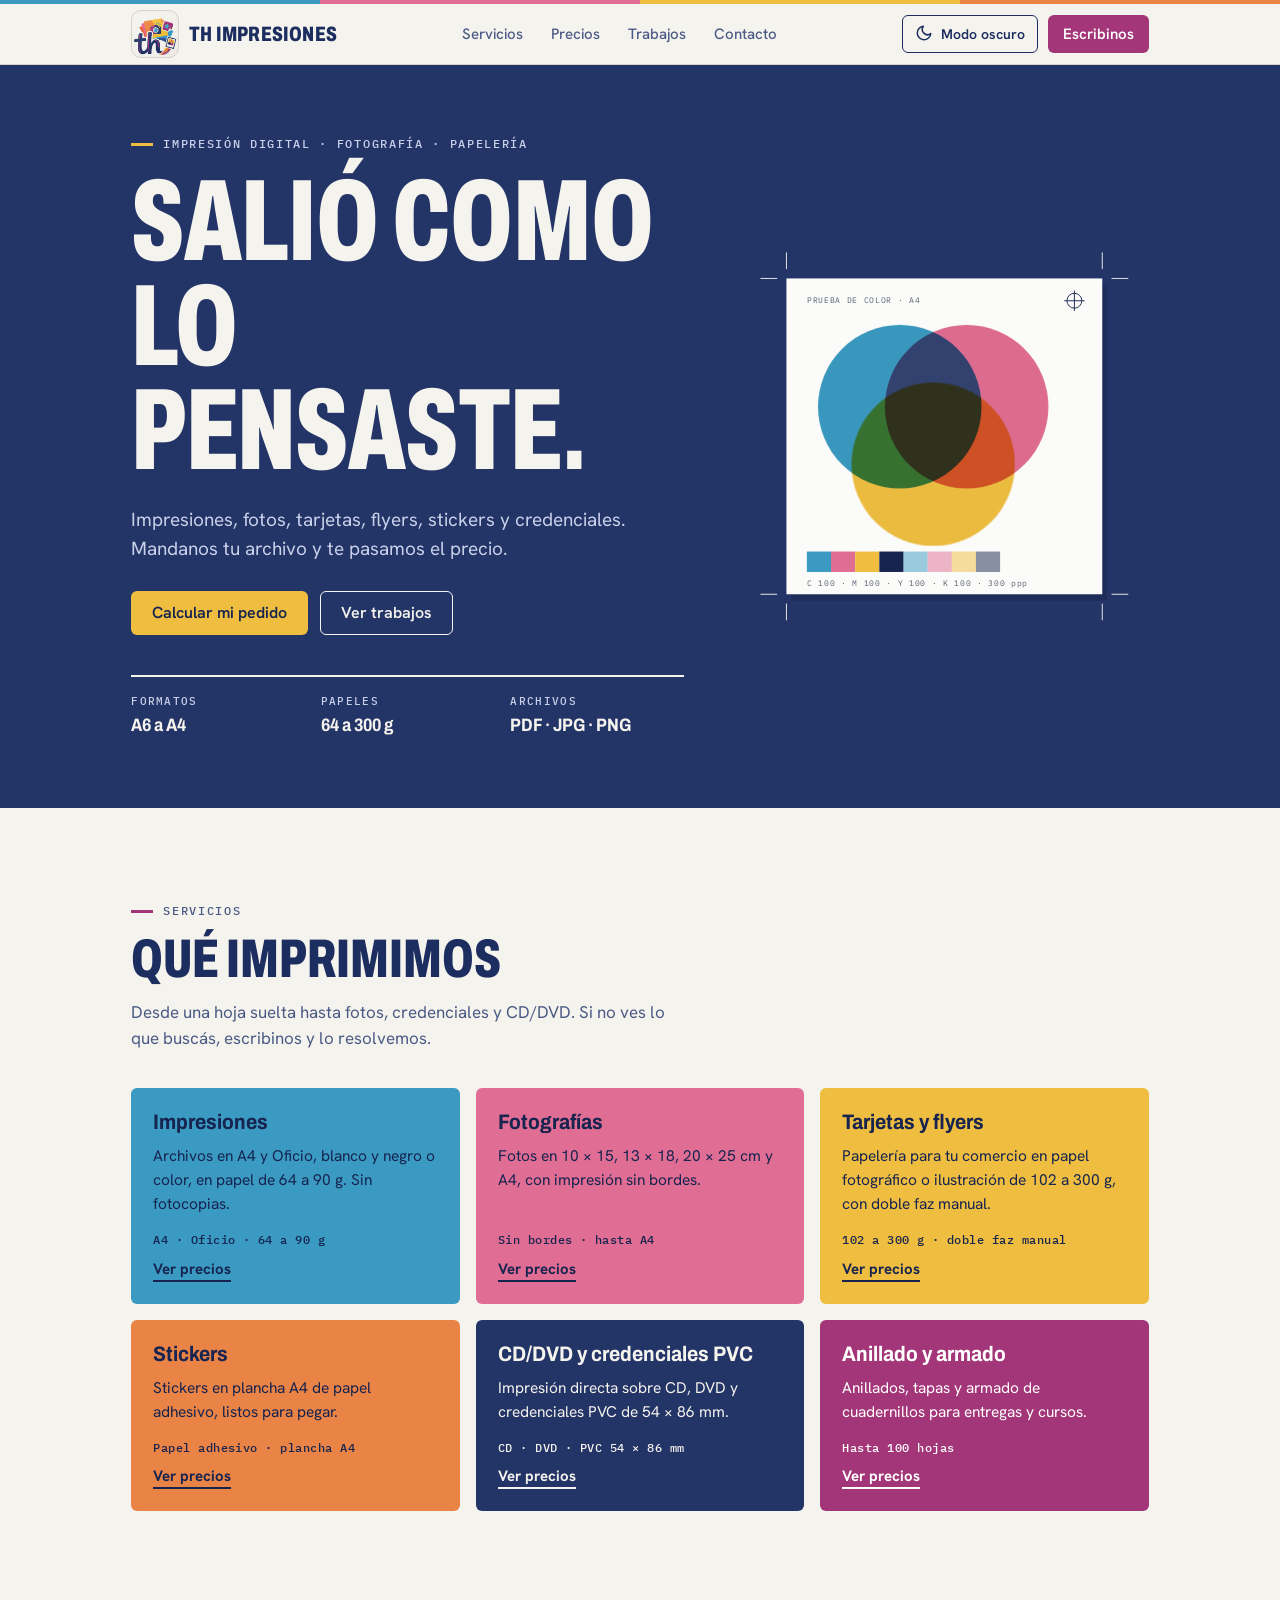
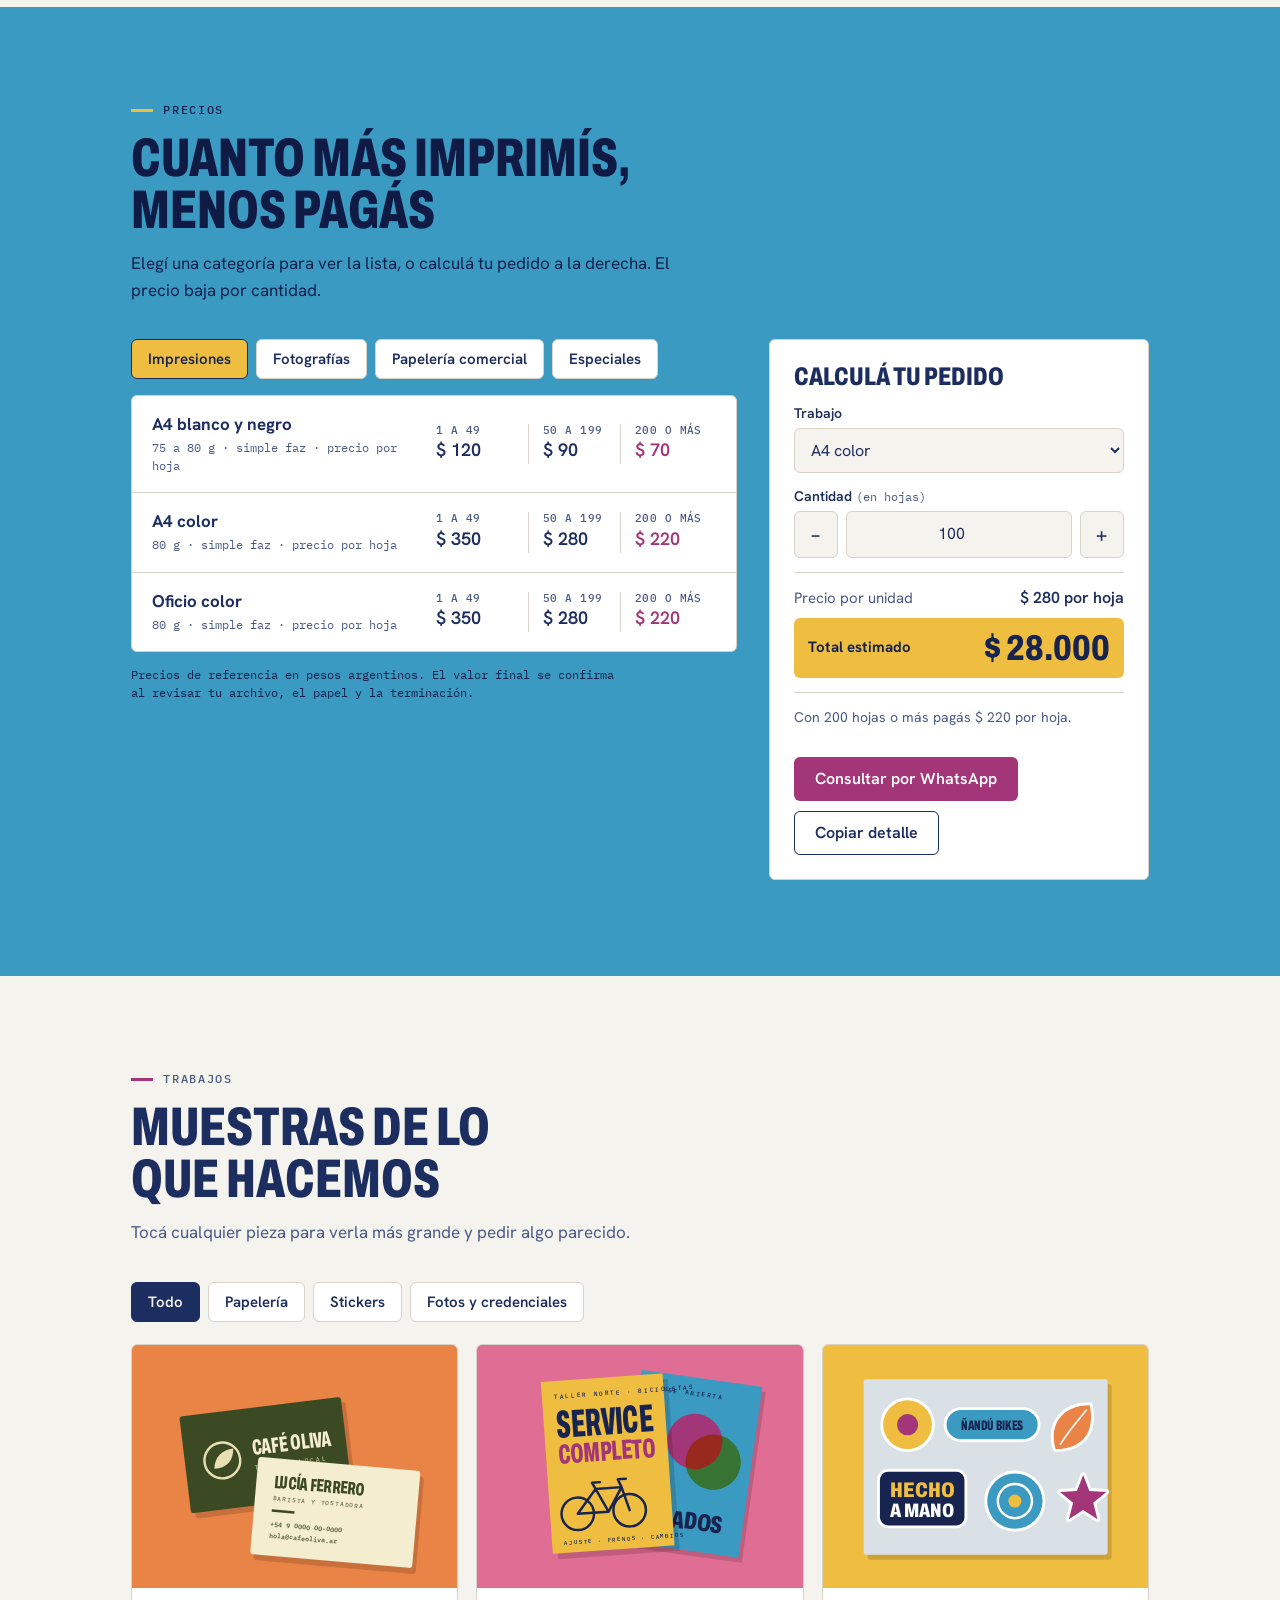
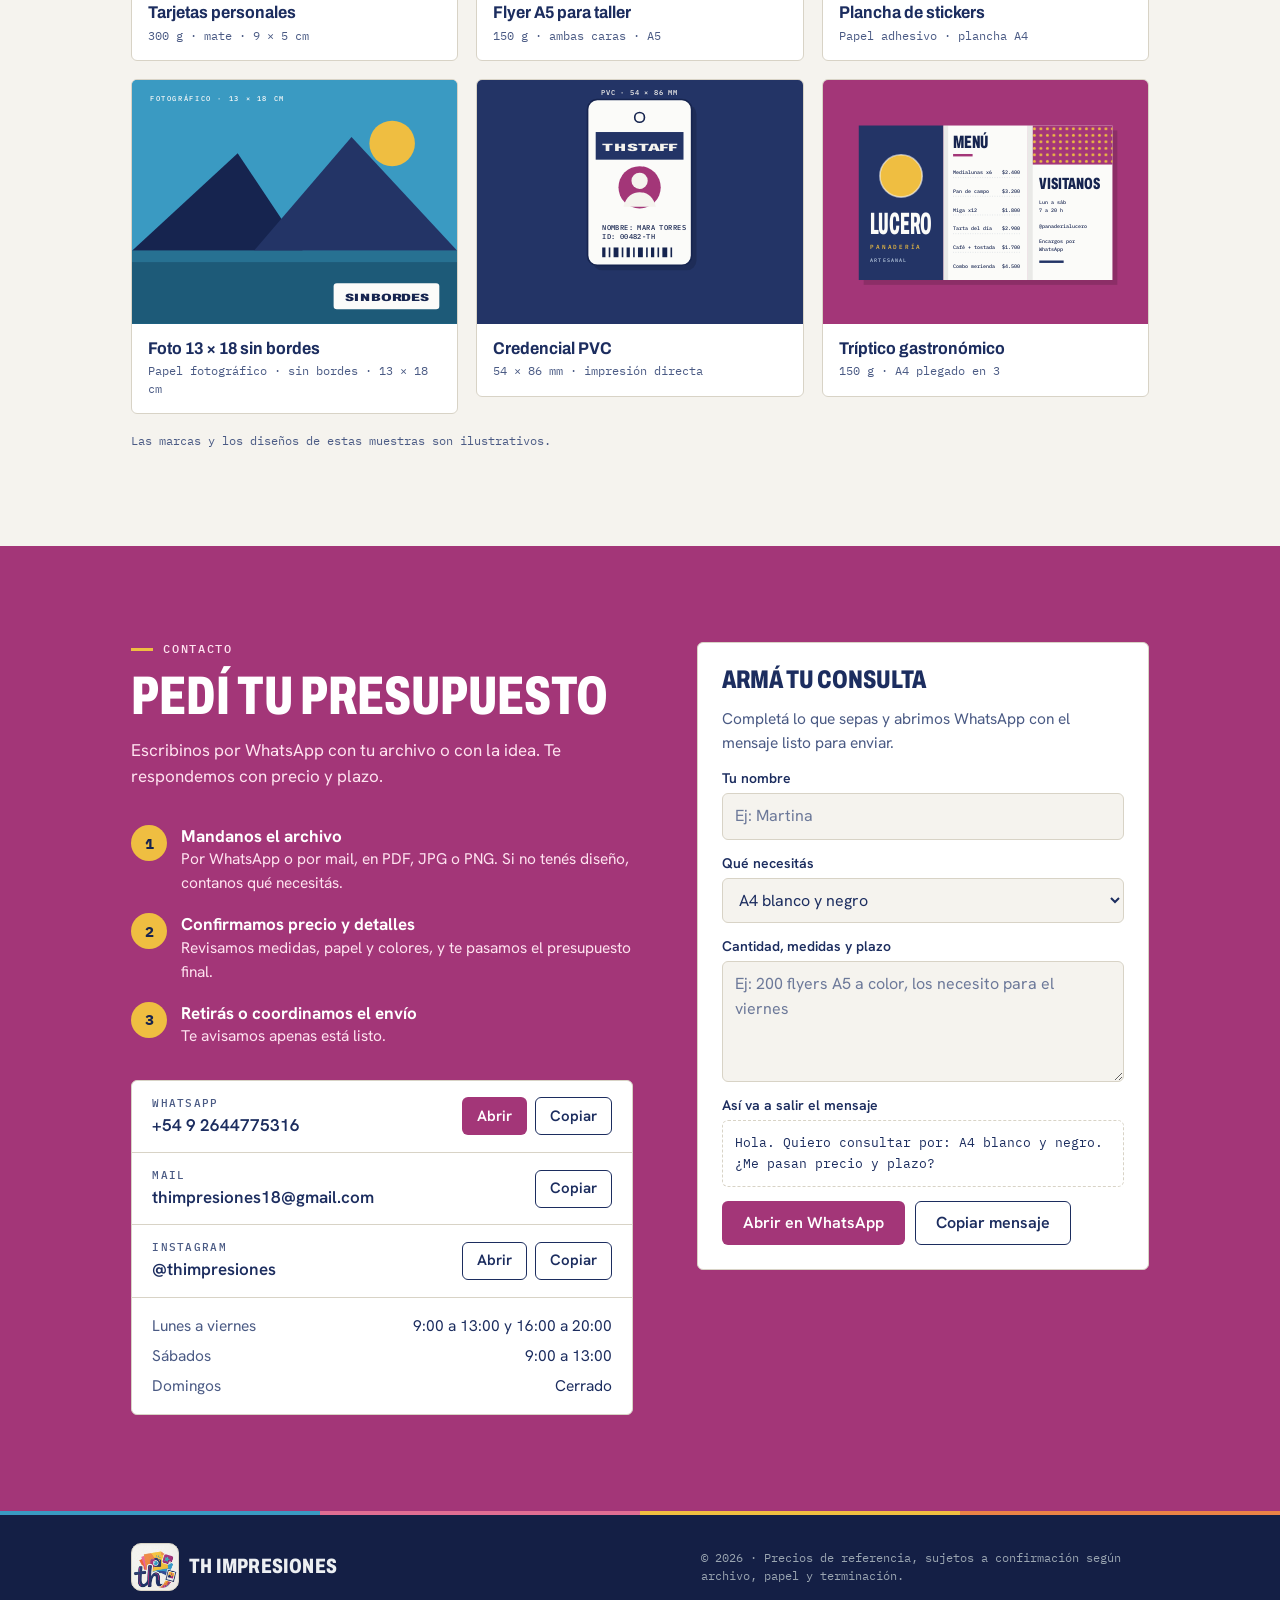
==== commit 8a5eb07a: "correcciones en que hacemos en las impresiones" ====
--- a/th-impresiones/index.html
+++ b/th-impresiones/index.html
@@ -37,16 +37,16 @@
   <section class="hero band band-hero">
     <div class="wrap hero-grid">
       <div>
-        <p class="eyebrow">Impresión digital · Gran formato · Papelería</p>
+        <p class="eyebrow">Impresión digital · Fotografía · Papelería</p>
         <h1><span>Salió como</span><span>lo pensaste.</span></h1>
-        <p class="lead">Copias, planos, tarjetas, flyers, stickers y lonas. Mandanos tu archivo y te pasamos el precio.</p>
+        <p class="lead">Impresiones, fotos, tarjetas, flyers, stickers y credenciales. Mandanos tu archivo y te pasamos el precio.</p>
         <div class="cta-row">
           <a class="btn btn-primary" href="#precios">Calcular mi pedido</a>
           <a class="btn btn-ghost" href="#trabajos">Ver trabajos</a>
         </div>
         <dl class="facts">
-          <div><dt>Formatos</dt><dd>A4 a A0</dd></div>
-          <div><dt>Papeles</dt><dd>75 a 350 g</dd></div>
+          <div><dt>Formatos</dt><dd>A6 a A4</dd></div>
+          <div><dt>Papeles</dt><dd>64 a 300 g</dd></div>
           <div><dt>Archivos</dt><dd>PDF · JPG · PNG</dd></div>
         </dl>
       </div>
@@ -83,37 +83,37 @@
       <div class="sec-head">
         <p class="eyebrow">Servicios</p>
         <h2>Qué imprimimos</h2>
-        <p class="sec-lead">Desde una copia suelta hasta una lona de varios metros. Si no ves lo que buscás, escribinos y lo resolvemos.</p>
+        <p class="sec-lead">Desde una hoja suelta hasta fotos, credenciales y CD/DVD. Si no ves lo que buscás, escribinos y lo resolvemos.</p>
       </div>
       <ul class="servicios">
         <li class="serv">
-          <h3>Copias e impresiones</h3>
-          <p>Apuntes, tesis, informes y presentaciones. Blanco y negro o color, en hoja simple o doble faz.</p>
-          <p class="spec">A4 · A3 · 75 a 90 g</p>
+          <h3>Impresiones</h3>
+          <p>Archivos en A4 y Oficio, blanco y negro o color, en papel de 64 a 90 g. Sin fotocopias.</p>
+          <p class="spec">A4 · Oficio · 64 a 90 g</p>
           <a href="#precios" data-cat="oficina">Ver precios</a>
         </li>
         <li class="serv">
-          <h3>Planos y afiches</h3>
-          <p>Planos de obra, láminas y afiches en gran formato, con línea nítida y escala respetada.</p>
-          <p class="spec">A2 · A1 · A0</p>
-          <a href="#precios" data-cat="planos">Ver precios</a>
+          <h3>Fotografías</h3>
+          <p>Fotos en 10 × 15, 13 × 18, 20 × 25 cm y A4, con impresión sin bordes.</p>
+          <p class="spec">Sin bordes · hasta A4</p>
+          <a href="#precios" data-cat="fotos">Ver precios</a>
         </li>
         <li class="serv">
           <h3>Tarjetas y flyers</h3>
-          <p>Papelería para tu comercio en papel de 150 a 300 g, con terminación mate o brillante.</p>
-          <p class="spec">Hasta 350 g · mate o brillante</p>
+          <p>Papelería para tu comercio en papel fotográfico o ilustración de 102 a 300 g, con doble faz manual.</p>
+          <p class="spec">102 a 300 g · doble faz manual</p>
           <a href="#precios" data-cat="comercial">Ver precios</a>
         </li>
         <li class="serv">
           <h3>Stickers</h3>
-          <p>Etiquetas y stickers en vinilo con corte a medida, listos para pegar.</p>
-          <p class="spec">Vinilo blanco · laminado</p>
+          <p>Stickers en plancha A4 de papel adhesivo, listos para pegar.</p>
+          <p class="spec">Papel adhesivo · plancha A4</p>
           <a href="#precios" data-cat="especiales">Ver precios</a>
         </li>
         <li class="serv">
-          <h3>Banners y lonas</h3>
-          <p>Cartelería para ferias, locales y eventos, con ojales para colgar.</p>
-          <p class="spec">Lona 13 oz · ojales</p>
+          <h3>CD/DVD y credenciales PVC</h3>
+          <p>Impresión directa sobre CD, DVD y credenciales PVC de 54 × 86 mm.</p>
+          <p class="spec">CD · DVD · PVC 54 × 86 mm</p>
           <a href="#precios" data-cat="especiales">Ver precios</a>
         </li>
         <li class="serv">
@@ -178,7 +178,7 @@
         <button class="tab filtro" type="button" data-f="todo" aria-pressed="true">Todo</button>
         <button class="tab filtro" type="button" data-f="papeleria" aria-pressed="false" style="--tab-c:#E98346;--tab-c-fg:#16244F">Papelería</button>
         <button class="tab filtro" type="button" data-f="stickers" aria-pressed="false" style="--tab-c:#EFBE41;--tab-c-fg:#16244F">Stickers</button>
-        <button class="tab filtro" type="button" data-f="gran-formato" aria-pressed="false" style="--tab-c:#3A9AC2;--tab-c-fg:#16244F">Gran formato</button>
+        <button class="tab filtro" type="button" data-f="gran-formato" aria-pressed="false" style="--tab-c:#3A9AC2;--tab-c-fg:#16244F">Fotos y credenciales</button>
       </div>
 
       <ul class="galeria" id="galeria">
@@ -241,7 +241,7 @@
         </li>
 
         <li data-cat="stickers">
-          <button class="work" type="button" data-title="Plancha de stickers" data-spec="Vinilo laminado · corte a medida · A4" data-desc="Stickers de vinilo con corte por contorno, entregados en una plancha lista para despegar.">
+          <button class="work" type="button" data-title="Plancha de stickers" data-spec="Papel adhesivo · plancha A4" data-desc="Stickers impresos en una plancha A4 de papel adhesivo, lista para recortar a mano y pegar.">
             <span class="work-art">
               <svg viewBox="0 0 400 300" role="img" aria-label="Plancha de stickers con un sol, una etiqueta celeste, una hoja verde, un cartel negro, un círculo y una estrella">
                 <rect class="shadow" x="55" y="48" width="300" height="216" rx="3"/>
@@ -263,86 +263,57 @@
                 <circle cx="236" cy="192" r="8" fill="#EFBE41"/>
               </svg>
             </span>
-            <span class="work-cap"><span class="work-name">Plancha de stickers</span><span class="work-spec">Vinilo laminado · corte a medida</span></span>
+            <span class="work-cap"><span class="work-name">Plancha de stickers</span><span class="work-spec">Papel adhesivo · plancha A4</span></span>
           </button>
         </li>
 
         <li data-cat="gran-formato">
-          <button class="work" type="button" data-title="Banner de feria" data-spec="Lona 13 oz · 3 × 1,2 m · ojales" data-desc="Lona impresa a color con ojales reforzados para colgar entre postes o en una pared.">
-            <span class="work-art">
-              <svg viewBox="0 0 400 300" role="img" aria-label="Banner de lona magenta con el texto Feria de otoño colgado entre dos postes">
-                <rect x="0" y="262" width="400" height="38" fill="#000" opacity=".06"/>
-                <rect x="30" y="40" width="6" height="224" fill="#7B8591"/>
-                <rect x="364" y="40" width="6" height="224" fill="#7B8591"/>
-                <rect class="shadow" x="40" y="92" width="328" height="132"/>
-                <rect x="36" y="86" width="328" height="132" fill="#A33678"/>
-                <circle cx="318" cy="150" r="42" fill="#3A9AC2" style="mix-blend-mode:multiply"/>
-                <circle cx="292" cy="172" r="42" fill="#EFBE41" style="mix-blend-mode:multiply"/>
-                <rect x="41" y="91" width="318" height="122" fill="none" stroke="#FFFFFF" stroke-opacity=".55" stroke-dasharray="3 3"/>
-                <text class="sd" x="56" y="140" font-size="46" fill="#EFBE41" textLength="176" lengthAdjust="spacingAndGlyphs">FERIA DE</text>
-                <text class="sd" x="56" y="190" font-size="58" fill="#FBFBF9" textLength="150" lengthAdjust="spacingAndGlyphs">OTOÑO</text>
-                <text class="sm" x="56" y="207" font-size="8" letter-spacing="2" fill="#FBFBF9">ENTRADA LIBRE Y GRATUITA</text>
-                <g fill="#DDE3E8" stroke="#6C7683" stroke-width="1.2">
-                  <circle cx="45" cy="95" r="3.5"/><circle cx="355" cy="95" r="3.5"/>
-                  <circle cx="45" cy="209" r="3.5"/><circle cx="355" cy="209" r="3.5"/>
-                  <circle cx="200" cy="95" r="3.5"/><circle cx="200" cy="209" r="3.5"/>
-                </g>
-                <text class="st" x="200" y="250" text-anchor="middle">LONA 13 OZ · 3 × 1,2 M</text>
-              </svg>
-            </span>
-            <span class="work-cap"><span class="work-name">Banner de feria</span><span class="work-spec">Lona 13 oz · 3 × 1,2 m · ojales</span></span>
+          <button class="work" type="button" data-title="Foto 13 × 18 sin bordes" data-spec="Papel fotográfico · sin bordes · 13 × 18 cm" data-desc="Foto impresa a página completa, sin márgenes, en papel fotográfico brillante.">
+            <span class="work-art">
+              <svg viewBox="0 0 400 300" role="img" aria-label="Foto de paisaje con montañas, sol y lago, impresa a página completa sin bordes blancos">
+                <rect x="0" y="0" width="400" height="300" fill="#3A9AC2"/>
+                <polygon points="0,210 130,90 210,210" fill="#16244F"/>
+                <polygon points="150,210 270,70 400,210" fill="#233466"/>
+                <circle cx="320" cy="78" r="28" fill="#EFBE41"/>
+                <rect x="0" y="210" width="400" height="90" fill="#1D5A78"/>
+                <rect x="0" y="210" width="400" height="14" fill="#3A9AC2" opacity=".35"/>
+                <g>
+                  <rect x="248" y="250" width="130" height="32" rx="4" fill="#FBFBF9"/>
+                  <text class="sd" x="262" y="272" font-size="13" fill="#16244F" textLength="104" lengthAdjust="spacingAndGlyphs">SIN BORDES</text>
+                </g>
+                <text class="sm" x="22" y="26" font-size="9" letter-spacing="2" fill="#FBFBF9">FOTOGRÁFICO · 13 × 18 CM</text>
+              </svg>
+            </span>
+            <span class="work-cap"><span class="work-name">Foto 13 × 18 sin bordes</span><span class="work-spec">Papel fotográfico · sin bordes · 13 × 18 cm</span></span>
           </button>
         </li>
 
         <li data-cat="gran-formato">
-          <button class="work" type="button" data-title="Plano de vivienda" data-spec="Plotter A1 · línea · escala 1:100" data-desc="Planta de una vivienda impresa en plotter, con espesores de línea diferenciados y cotas legibles.">
-            <span class="work-art">
-              <svg viewBox="0 0 400 300" role="img" aria-label="Plano de planta de una vivienda con cotas, puertas, ventanas y un cuadro de rótulo">
-                <rect class="shadow" x="30" y="40" width="352" height="232"/>
-                <rect x="24" y="34" width="352" height="232" fill="#FBFBF9"/>
-                <rect x="34" y="44" width="332" height="212" fill="none" stroke="#16244F" stroke-width=".8"/>
-                <g fill="none" stroke="#16244F" stroke-linecap="square">
-                  <rect x="60" y="76" width="180" height="110" stroke-width="4"/>
-                  <g stroke-width="3"><path d="M150 76V186M60 140H150M150 126H240M200 126V186"/></g>
-                </g>
-                <g stroke="#FBFBF9" stroke-width="6">
-                  <path d="M85 140H105M150 92V116M215 126H232M160 126H177M60 95V115"/>
-                </g>
-                <g fill="none" stroke="#16244F" stroke-width=".8">
-                  <path d="M85 140V160M105 140A20 20 0 0 1 85 160"/>
-                  <path d="M215 126V143M232 126A17 17 0 0 1 215 143"/>
-                  <path d="M160 126V143M177 126A17 17 0 0 1 160 143"/>
-                  <path d="M60 95H80M80 95A20 20 0 0 1 60 115"/>
-                </g>
-                <g fill="#FBFBF9" stroke="#16244F" stroke-width=".8">
-                  <rect x="80" y="74" width="40" height="4"/><rect x="170" y="74" width="40" height="4"/>
-                  <rect x="238" y="146" width="4" height="26"/><rect x="85" y="184" width="40" height="4"/>
-                </g>
-                <g class="sm" font-size="6" fill="#16244F" text-anchor="middle">
-                  <text x="105" y="112">LIVING</text><text x="105" y="166">DORM. 1</text>
-                  <text x="195" y="104">COCINA</text><text x="175" y="160">DORM. 2</text><text x="220" y="160">BAÑO</text>
-                </g>
-                <g fill="none" stroke="#16244F" stroke-width=".7">
-                  <path d="M60 64H240M56 68L64 60M236 68L244 60"/>
-                  <path d="M256 76V186M252 80L260 72M252 190L260 182"/>
-                </g>
-                <text class="sm" x="150" y="60" font-size="6" text-anchor="middle" fill="#16244F">9,00 m</text>
-                <text class="sm" font-size="6" fill="#16244F" text-anchor="middle" transform="translate(266 131) rotate(90)">5,50 m</text>
-                <g fill="none" stroke="#16244F" stroke-width=".8">
-                  <circle cx="330" cy="92" r="14"/><path d="M330 80L335 96L330 93L325 96Z" fill="#16244F"/>
-                  <path d="M276 196H336M276 193V199M306 193V199M336 193V199"/>
-                  <rect x="268" y="214" width="98" height="42"/><path d="M268 228H366"/>
-                </g>
-                <text class="sm" x="330" y="120" font-size="6" text-anchor="middle" fill="#16244F">N</text>
-                <text class="sm" x="276" y="208" font-size="5" fill="#16244F">0</text>
-                <text class="sm" x="303" y="208" font-size="5" fill="#16244F">1</text>
-                <text class="sm" x="332" y="208" font-size="5" fill="#16244F">2 m</text>
-                <text class="sm" x="272" y="224" font-size="5.5" fill="#16244F">VIVIENDA UNIFAMILIAR</text>
-                <text class="sm" x="272" y="239" font-size="5" fill="#16244F">PLANTA BAJA · ESC. 1:100</text>
-                <text class="sm" x="272" y="250" font-size="5" fill="#16244F">LÁM. 02 / 06</text>
-              </svg>
-            </span>
-            <span class="work-cap"><span class="work-name">Plano de vivienda</span><span class="work-spec">Plotter A1 · línea · escala 1:100</span></span>
+          <button class="work" type="button" data-title="Credencial PVC" data-spec="PVC · 54 × 86 mm · impresión directa" data-desc="Credencial impresa directo sobre PVC, con foto, nombre y número de identificación ficticios.">
+            <span class="work-art">
+              <svg viewBox="0 0 400 300" role="img" aria-label="Credencial plástica vertical con foto, nombre y número de identificación ficticios">
+                <rect class="shadow" x="142" y="30" width="128" height="204" rx="12"/>
+                <rect x="136" y="24" width="128" height="204" rx="12" fill="#FBFBF9" stroke="#16244F" stroke-width="2"/>
+                <circle cx="200" cy="46" r="6" fill="none" stroke="#16244F" stroke-width="2"/>
+                <rect x="146" y="64" width="108" height="34" fill="#233466"/>
+                <text class="sd" x="154" y="87" font-size="13" fill="#F5F3EE" textLength="92" lengthAdjust="spacingAndGlyphs">TH STAFF</text>
+                <circle cx="200" cy="132" r="26" fill="#A33678"/>
+                <circle cx="200" cy="124" r="10" fill="#F5F3EE"/>
+                <path d="M180 156c3-13 12-18 20-18s17 5 20 18" fill="#F5F3EE"/>
+                <text class="sm" x="154" y="184" font-size="9" fill="#16244F" letter-spacing=".5">NOMBRE: MARA TORRES</text>
+                <text class="sm" x="154" y="196" font-size="9" fill="#16244F" letter-spacing=".5">ID: 00482-TH</text>
+                <g fill="#16244F">
+                  <rect x="154" y="206" width="4" height="12"/><rect x="162" y="206" width="2" height="12"/>
+                  <rect x="168" y="206" width="6" height="12"/><rect x="178" y="206" width="2" height="12"/>
+                  <rect x="184" y="206" width="4" height="12"/><rect x="192" y="206" width="2" height="12"/>
+                  <rect x="198" y="206" width="6" height="12"/><rect x="208" y="206" width="2" height="12"/>
+                  <rect x="214" y="206" width="4" height="12"/><rect x="222" y="206" width="2" height="12"/>
+                  <rect x="228" y="206" width="6" height="12"/><rect x="238" y="206" width="2" height="12"/>
+                </g>
+                <text class="sm" x="200" y="18" font-size="9" letter-spacing="1" fill="#F5F3EE" text-anchor="middle">PVC · 54 × 86 MM</text>
+              </svg>
+            </span>
+            <span class="work-cap"><span class="work-name">Credencial PVC</span><span class="work-spec">54 × 86 mm · impresión directa</span></span>
           </button>
         </li>
 
